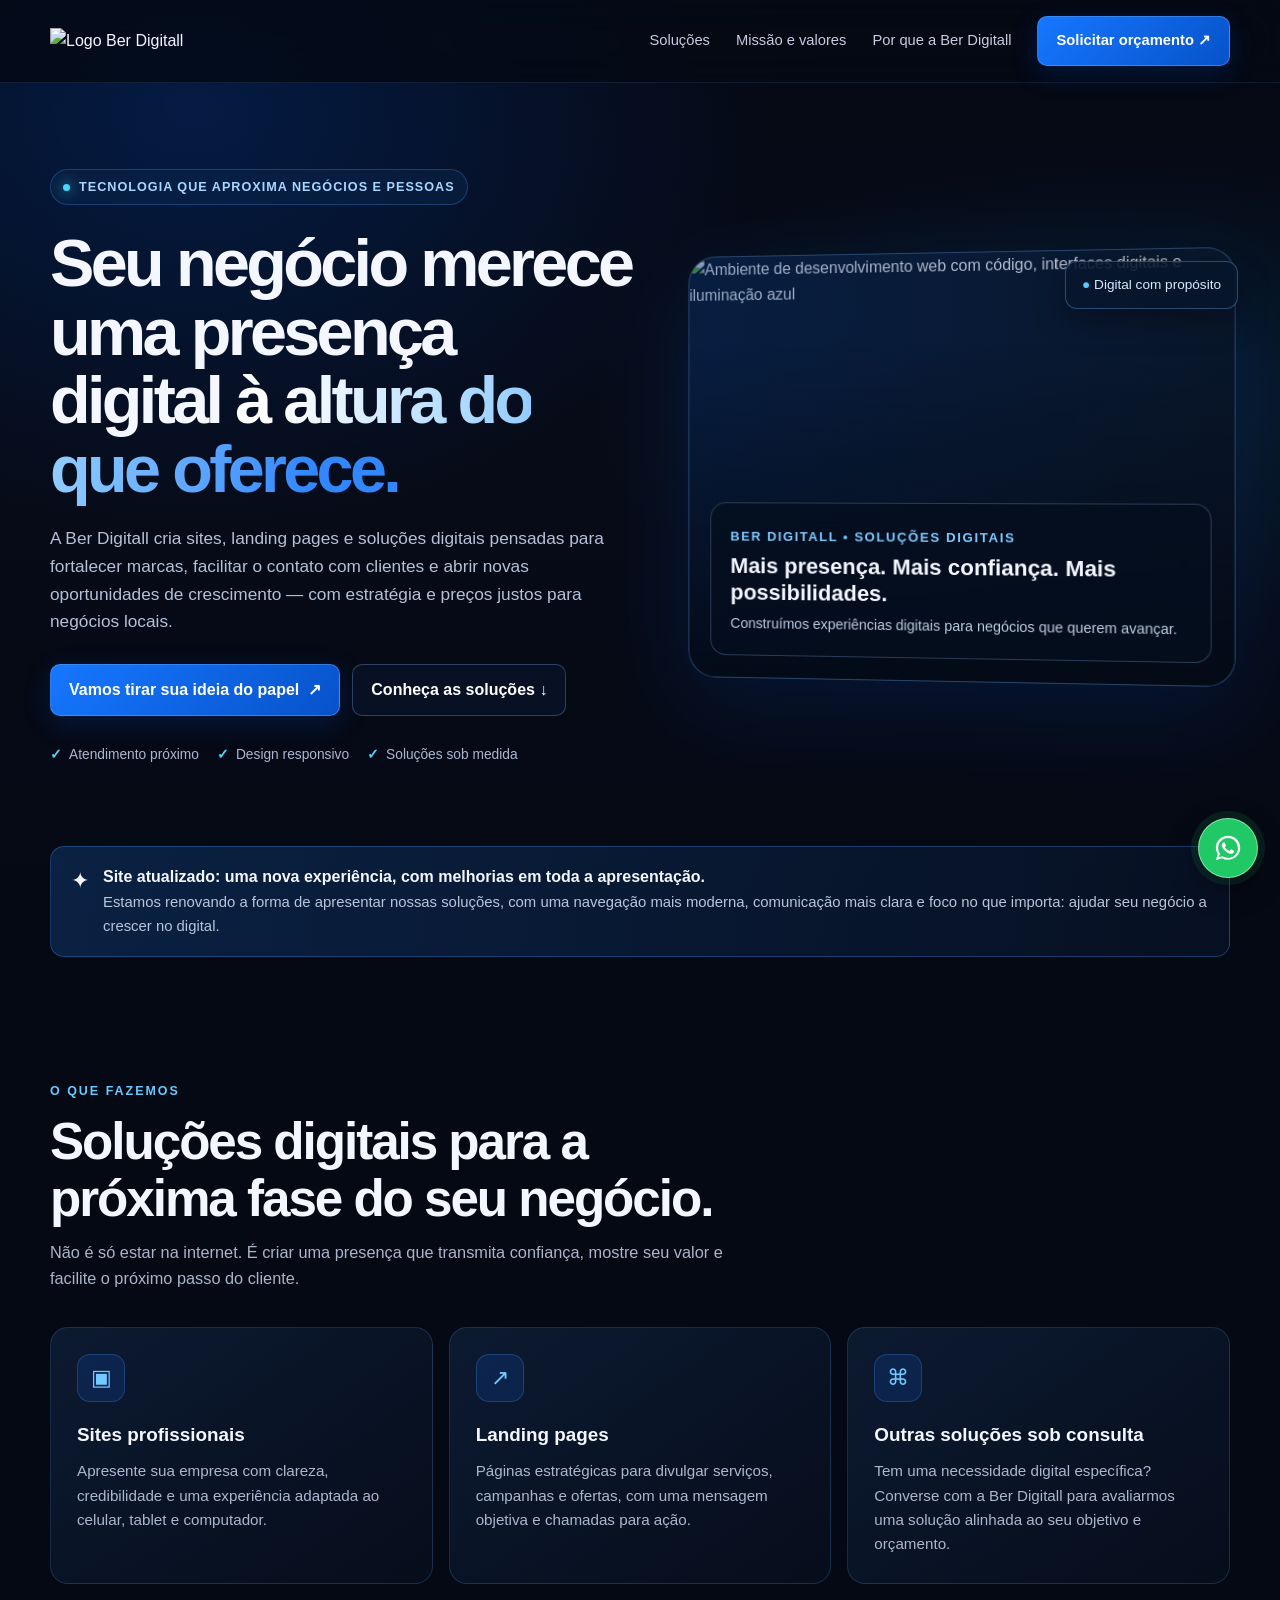
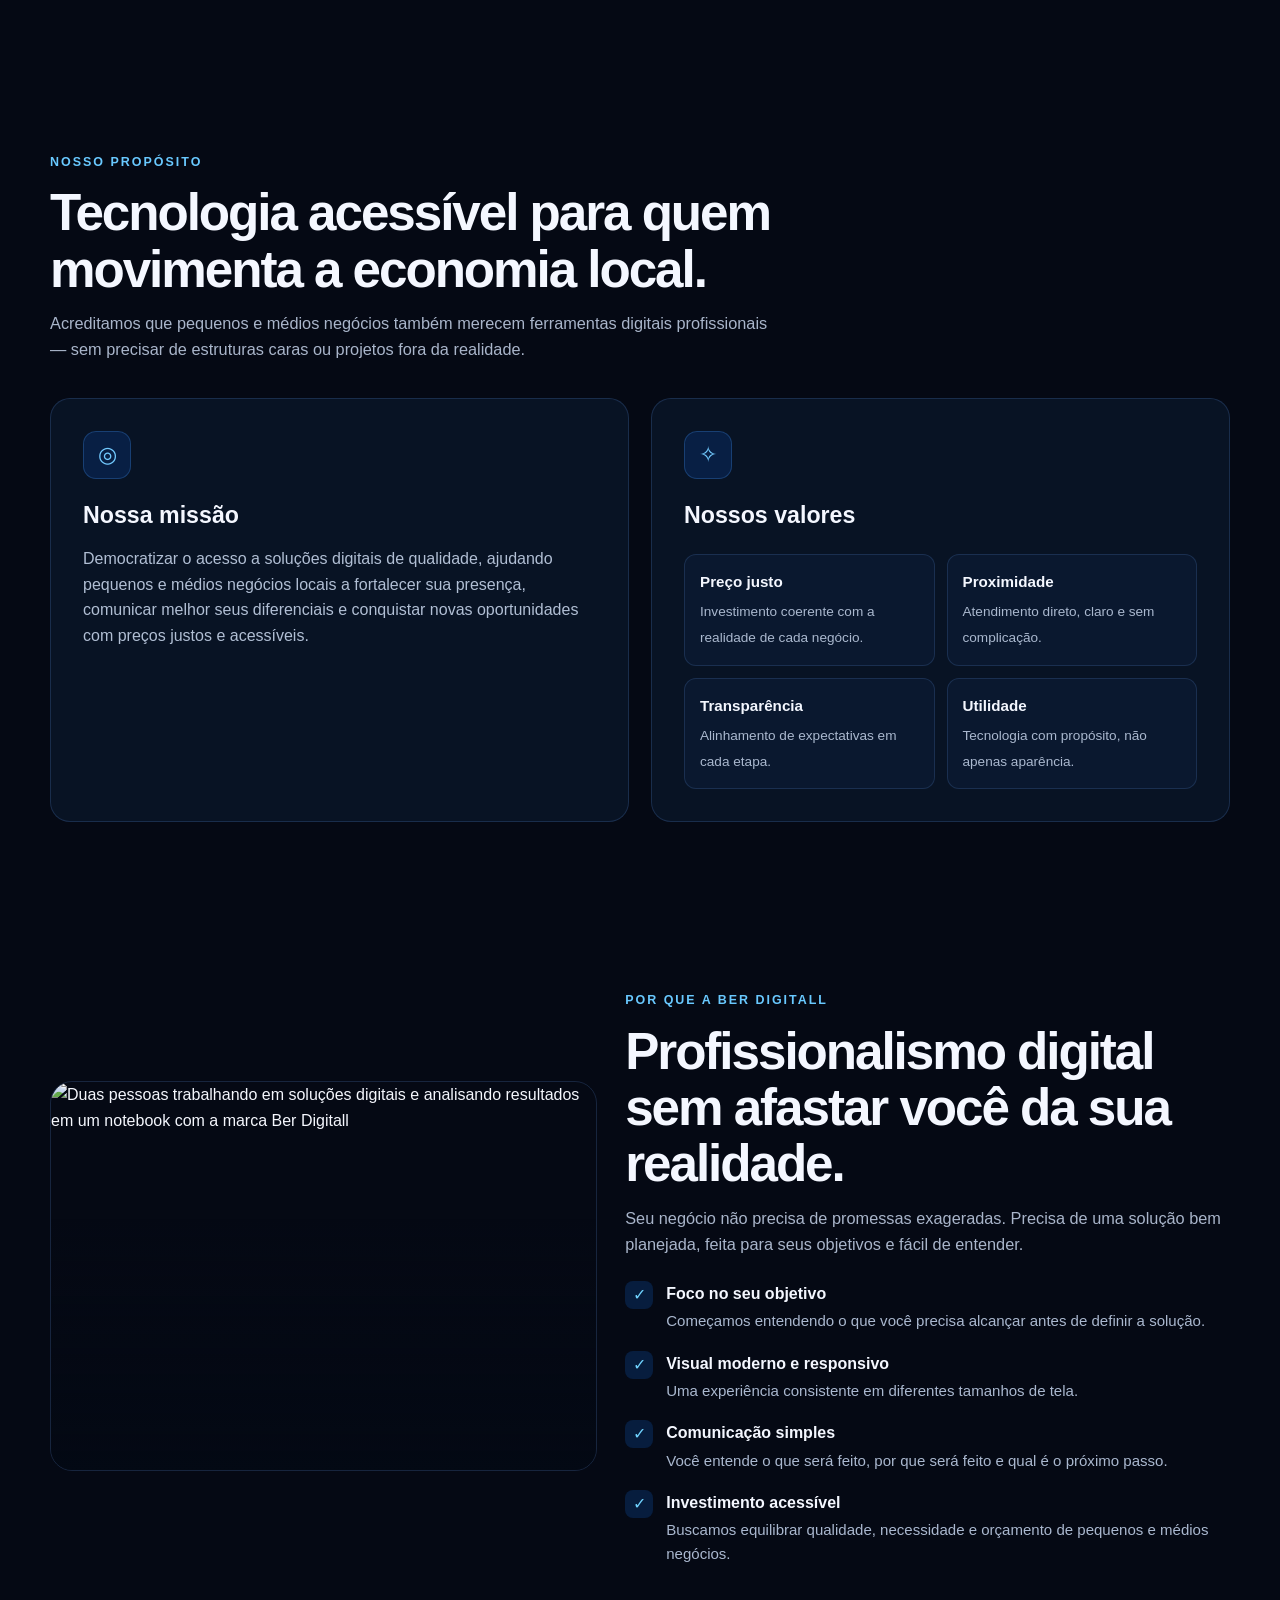
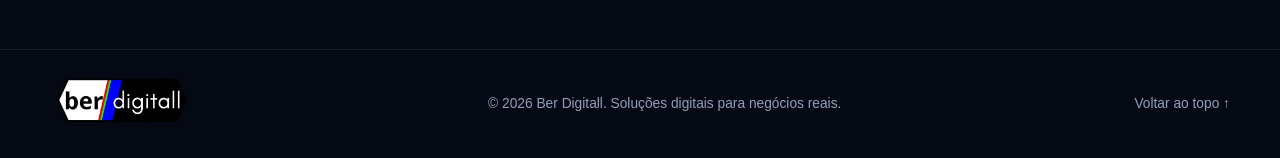
==== index.html @ f15cebcc "Logo" ====
<!DOCTYPE html>
<html lang="pt-BR">

<head>
    <meta charset="UTF-8">
    <meta name="viewport" content="width=device-width, initial-scale=1.0">
    <meta name="theme-color" content="#050914">
    <meta name="description"
        content="Ber Digitall: sites, landing pages e soluções digitais para pequenos e médios negócios locais. Tecnologia acessível, estratégia e presença digital.">
    <title>Ber Digitall | Sites, Landing Pages e Soluções Digitais</title>

    <meta name="robots" content="index,follow,max-image-preview:large,max-snippet:-1,max-video-preview:-1">
    <meta name="author" content="Ber Digitall">
    <meta name="referrer" content="strict-origin-when-cross-origin">
    <meta name="color-scheme" content="dark">
    <link rel="canonical" href="https://berdigitall.com.br/">

    <link rel="icon" type="image/svg+xml"
        href="data:image/svg+xml,%3Csvg xmlns='http://www.w3.org/2000/svg' viewBox='0 0 64 64'%3E%3Crect width='64' height='64' rx='14' fill='%23050914'/%3E%3Cpath d='M13 14h25l-7 12H20v12h11l-7 12H13z' fill='white'/%3E%3Cpath d='M37 14h6l-7 38h-6z' fill='%23ff2424'/%3E%3Cpath d='M44 14h6l-7 38h-6z' fill='%2300d84a'/%3E%3Cpath d='M51 14h7L51 52h-7z' fill='%230b55ff'/%3E%3C/svg%3E">

    <meta name="application-name" content="Ber Digitall">
    <meta name="apple-mobile-web-app-title" content="Ber Digitall">

    <!-- Substitua pelo código real fornecido pelo Google Search Console. -->
    <meta name="google-site-verification" content="INSIRA_AQUI_O_CODIGO_DO_SEARCH_CONSOLE">

    <meta property="og:locale" content="pt_BR">
    <meta property="og:type" content="website">
    <meta property="og:site_name" content="Ber Digitall">
    <meta property="og:url" content="https://berdigitall.com.br/">
    <meta property="og:title" content="Ber Digitall | Sites, Landing Pages e Soluções Digitais">
    <meta property="og:description"
        content="Sites e landing pages profissionais para pequenos e médios negócios. Presença digital moderna, atendimento próximo e soluções com preços justos.">
    <meta property="og:image" content="https://berdigitall.com.br/og-berdigitall-site.png">
    <meta property="og:image:width" content="1200">
    <meta property="og:image:height" content="630">

    <meta name="twitter:card" content="summary_large_image">
    <meta name="twitter:title" content="Ber Digitall | Sites e Landing Pages">
    <meta name="twitter:description" content="Soluções digitais para pequenos e médios negócios locais.">
    <meta name="twitter:image" content="https://berdigitall.com.br/og-berdigitall-site.png">

    <meta http-equiv="Content-Security-Policy"
        content="default-src 'self'; base-uri 'self'; object-src 'none'; form-action 'self'; img-src 'self' data: blob: https:; font-src 'self' data: https://cdnjs.cloudflare.com; style-src 'self' 'unsafe-inline' https://cdnjs.cloudflare.com; frame-ancestors 'self'; upgrade-insecure-requests">

    <link rel="stylesheet" href="https://cdnjs.cloudflare.com/ajax/libs/font-awesome/6.7.2/css/all.min.css"
        referrerpolicy="no-referrer">

    <script type="application/ld+json">
    {
      "@context": "https://schema.org",
      "@type": "ProfessionalService",
      "name": "Ber Digitall",
      "url": "https://berdigitall.com.br/",
      "description": "Criação de sites, landing pages e soluções digitais sob consulta para pequenos e médios negócios locais.",
      "areaServed": { "@type": "Country", "name": "Brasil" },
      "priceRange": "Acessível"
    }
    </script>

    <style>
        :root {
            --bg: #050914;
            --bg2: #091326;
            --blue: #1677ff;
            --cyan: #38c6ff;
            --text: #f4f7ff;
            --muted: #a9b5ca;
            --line: rgba(108, 166, 255, .18);
            --card: rgba(12, 25, 48, .72);
            --max: 1180px
        }

        * {
            box-sizing: border-box
        }

        html {
            scroll-behavior: smooth;
            scroll-padding-top: 90px
        }

        body {
            margin: 0;
            background: var(--bg);
            color: var(--text);
            font-family: Arial, Helvetica, sans-serif;
            line-height: 1.6;
            overflow-x: hidden
        }

        a {
            color: inherit;
            text-decoration: none
        }

        button,
        input,
        select,
        textarea {
            font: inherit
        }

        .ambient {
            position: fixed;
            inset: 0;
            z-index: -3;
            pointer-events: none;
            background: radial-gradient(ellipse at 15% 12%, rgba(0, 98, 255, .2), transparent 38%), radial-gradient(ellipse at 88% 44%, rgba(0, 187, 255, .09), transparent 35%), linear-gradient(180deg, #050914, #060b17 55%, #050914)
        }

        .wrap {
            width: min(var(--max), calc(100% - 40px));
            margin: auto
        }

        .topbar {
            position: sticky;
            top: 0;
            z-index: 20;
            background: rgba(5, 9, 20, .78);
            backdrop-filter: blur(18px);
            border-bottom: 1px solid rgba(126, 170, 255, .12)
        }

        .nav {
            min-height: 82px;
            display: flex;
            align-items: center;
            justify-content: space-between;
            gap: 24px
        }

        .brand img {
            display: block;
            width: 190px;
            max-height: 58px;
            object-fit: contain
        }

        .navlinks {
            display: flex;
            align-items: center;
            gap: 26px;
            color: #c4cee0;
            font-size: .92rem
        }

        .navlinks a:hover {
            color: white
        }

        .navcta,
        .btn {
            display: inline-flex;
            align-items: center;
            justify-content: center;
            gap: 9px;
            border: 1px solid rgba(105, 170, 255, .45);
            border-radius: 10px;
            padding: 12px 18px;
            background: linear-gradient(135deg, #1677ff, #0752c9);
            color: #fff;
            font-weight: 700;
            box-shadow: 0 8px 28px rgba(0, 95, 255, .18);
            transition: transform .2s, box-shadow .2s, border-color .2s;
            cursor: pointer
        }

        .navcta:hover,
        .btn:hover {
            transform: translateY(-2px);
            box-shadow: 0 12px 34px rgba(0, 105, 255, .3)
        }

        .btn.secondary {
            background: rgba(10, 22, 43, .65);
            box-shadow: none;
            border-color: rgba(139, 174, 230, .3)
        }

        .form-submit:disabled {
            opacity: .65;
            cursor: not-allowed;
            transform: none;
            box-shadow: none
        }

        .menu-toggle {
            position: absolute;
            width: 1px;
            height: 1px;
            padding: 0;
            margin: -1px;
            overflow: hidden;
            clip: rect(0, 0, 0, 0);
            white-space: nowrap;
            border: 0
        }

        .menu-btn {
            display: none;
            width: 44px;
            height: 42px;
            align-items: center;
            justify-content: center;
            flex-direction: column;
            gap: 5px;
            background: none;
            border: 1px solid var(--line);
            border-radius: 9px;
            color: white;
            padding: 9px 12px;
            cursor: pointer
        }

        .menu-btn span {
            display: block;
            width: 19px;
            height: 2px;
            border-radius: 2px;
            background: #fff
        }

        .menu-toggle:focus-visible+.menu-btn {
            outline: 2px solid var(--cyan);
            outline-offset: 4px
        }

        .hero {
            min-height: 690px;
            display: grid;
            grid-template-columns: 1.03fr .97fr;
            align-items: center;
            gap: 48px;
            padding: 86px 0 76px;
            position: relative
        }

        .eyebrow {
            display: inline-flex;
            align-items: center;
            gap: 9px;
            padding: 7px 12px;
            border: 1px solid rgba(67, 158, 255, .28);
            border-radius: 99px;
            background: rgba(13, 42, 79, .42);
            color: #a9d7ff;
            font-size: .79rem;
            font-weight: 700;
            letter-spacing: .08em;
            text-transform: uppercase
        }

        .pulse {
            width: 7px;
            height: 7px;
            border-radius: 50%;
            background: #45d9ff;
            box-shadow: 0 0 14px #45d9ff
        }

        .hero h1 {
            font-size: clamp(2.7rem, 5.2vw, 5rem);
            line-height: 1.03;
            letter-spacing: -.055em;
            margin: 24px 0 22px;
            max-width: 720px
        }

        .gradient {
            background: linear-gradient(100deg, #fff 8%, #8dcaff 48%, #3287ff 86%);
            -webkit-background-clip: text;
            background-clip: text;
            color: transparent
        }

        .hero p {
            font-size: 1.08rem;
            color: #b4c1d7;
            max-width: 610px;
            margin: 0 0 28px
        }

        .actions {
            display: flex;
            flex-wrap: wrap;
            gap: 12px
        }

        .trustline {
            display: flex;
            flex-wrap: wrap;
            gap: 18px;
            margin-top: 28px;
            color: #aab8cf;
            font-size: .86rem
        }

        .trustline span {
            display: flex;
            align-items: center;
            gap: 7px
        }

        .check {
            color: #54d5ff;
            font-weight: 900
        }

        .hero-visual {
            position: relative;
            min-height: 460px;
            display: grid;
            place-items: center
        }

        .visual-frame {
            width: 100%;
            height: 430px;
            position: relative;
            border: 1px solid rgba(115, 174, 255, .3);
            border-radius: 28px;
            overflow: hidden;
            background: #09172c;
            box-shadow: 0 25px 90px rgba(0, 66, 180, .2);
            transform: perspective(1000px) rotateY(-5deg)
        }

        .visual-frame:after {
            content: "";
            position: absolute;
            inset: 0;
            background: linear-gradient(180deg, rgba(3, 8, 18, .04) 20%, rgba(3, 8, 18, .88) 100%), linear-gradient(90deg, rgba(0, 62, 160, .2), transparent)
        }

        .visual-frame img {
            width: 100%;
            height: 100%;
            object-fit: cover;
            opacity: .82
        }

        .visual-ui {
            position: absolute;
            z-index: 2;
            left: 22px;
            right: 22px;
            bottom: 22px;
            padding: 20px;
            border: 1px solid rgba(151, 197, 255, .26);
            border-radius: 16px;
            background: rgba(5, 14, 30, .76);
            backdrop-filter: blur(14px)
        }

        .visual-ui small {
            color: #7fcaff;
            text-transform: uppercase;
            letter-spacing: .12em;
            font-weight: 800
        }

        .visual-ui h3 {
            font-size: 1.4rem;
            line-height: 1.2;
            margin: 6px 0
        }

        .visual-ui p {
            font-size: .9rem;
            margin: 0;
            color: #bdcce2
        }

        .float-chip {
            position: absolute;
            z-index: 3;
            top: 24px;
            right: -8px;
            border: 1px solid rgba(110, 180, 255, .35);
            background: rgba(7, 22, 44, .88);
            padding: 12px 16px;
            border-radius: 12px;
            box-shadow: 0 12px 32px #0005;
            color: #d8eaff;
            font-size: .85rem
        }

        .float-chip b {
            color: #58c9ff
        }

        .notice {
            border: 1px solid rgba(67, 157, 255, .3);
            background: linear-gradient(100deg, rgba(13, 46, 90, .68), rgba(8, 20, 40, .7));
            border-radius: 14px;
            padding: 17px 20px;
            display: flex;
            gap: 14px;
            align-items: flex-start;
            margin: 4px auto 38px
        }

        .notice .icon {
            font-size: 1.35rem
        }

        .notice strong {
            display: block;
            margin-bottom: 2px
        }

        .notice p {
            margin: 0;
            color: #b7c6dc;
            font-size: .93rem
        }

        section {
            padding: 82px 0
        }

        .section-head {
            max-width: 720px;
            margin-bottom: 36px
        }

        .kicker {
            color: #69c9ff;
            text-transform: uppercase;
            font-size: .78rem;
            font-weight: 800;
            letter-spacing: .16em
        }

        .section-head h2 {
            font-size: clamp(2rem, 4vw, 3.25rem);
            line-height: 1.1;
            letter-spacing: -.04em;
            margin: 12px 0
        }

        .section-head p {
            color: var(--muted);
            font-size: 1.02rem;
            margin: 0
        }

        .cards {
            display: grid;
            grid-template-columns: repeat(3, 1fr);
            gap: 16px
        }

        .card {
            padding: 26px;
            border-radius: 18px;
            border: 1px solid var(--line);
            background: linear-gradient(145deg, rgba(14, 29, 54, .86), rgba(7, 15, 29, .78));
            transition: transform .25s, border-color .25s;
            min-height: 220px
        }

        .card:hover {
            transform: translateY(-5px);
            border-color: rgba(73, 170, 255, .55)
        }

        .card-icon {
            width: 48px;
            height: 48px;
            display: grid;
            place-items: center;
            border-radius: 13px;
            background: rgba(20, 111, 255, .15);
            border: 1px solid rgba(73, 158, 255, .25);
            color: #72caff;
            font-size: 1.4rem;
            margin-bottom: 18px
        }

        .card h3 {
            margin: 0 0 9px;
            font-size: 1.18rem
        }

        .card p {
            margin: 0;
            color: #aab8cf;
            font-size: .95rem
        }

        .split {
            display: grid;
            grid-template-columns: 1fr 1fr;
            gap: 22px
        }

        .mission {
            padding: 32px;
            border-radius: 20px;
            border: 1px solid var(--line);
            background: rgba(9, 22, 42, .78)
        }

        .mission h3 {
            font-size: 1.45rem;
            margin: 0 0 12px
        }

        .mission p {
            color: #b1bfd4;
            margin: 0
        }

        .values {
            display: grid;
            grid-template-columns: 1fr 1fr;
            gap: 12px;
            margin-top: 20px
        }

        .value {
            padding: 15px;
            border: 1px solid rgba(110, 166, 255, .16);
            border-radius: 12px;
            background: rgba(13, 31, 57, .55)
        }

        .value strong {
            display: block;
            font-size: .95rem;
            margin-bottom: 4px
        }

        .value span {
            font-size: .85rem;
            color: #aab8cf
        }

        .image-band {
            display: grid;
            grid-template-columns: .95fr 1.05fr;
            gap: 28px;
            align-items: center
        }

        .tech-photo {
            height: 390px;
            overflow: hidden;
            border-radius: 22px;
            border: 1px solid var(--line);
            position: relative
        }

        .tech-photo img {
            width: 100%;
            height: 100%;
            object-fit: cover;
            filter: saturate(.8)
        }

        .tech-photo:after {
            content: "";
            position: absolute;
            inset: 0;
            background: linear-gradient(0deg, rgba(3, 9, 20, .65), transparent 65%)
        }

        .benefits {
            display: grid;
            gap: 17px;
            margin-top: 24px
        }

        .benefit {
            display: flex;
            gap: 13px;
            align-items: flex-start
        }

        .benefit .checkmark {
            flex: 0 0 28px;
            height: 28px;
            display: grid;
            place-items: center;
            border-radius: 8px;
            background: rgba(18, 123, 255, .18);
            color: #70d3ff
        }

        .benefit strong {
            display: block;
            margin-bottom: 3px
        }

        .benefit p {
            margin: 0;
            color: #aab8cf;
            font-size: .94rem
        }

        .contact {
            background: radial-gradient(ellipse at 50% 0%, rgba(13, 99, 232, .16), transparent 60%)
        }

        .contact-grid {
            display: grid;
            grid-template-columns: .8fr 1.2fr;
            gap: 40px;
            align-items: start
        }

        .contact-copy h2 {
            font-size: clamp(2rem, 4vw, 3.3rem);
            line-height: 1.08;
            letter-spacing: -.04em;
            margin: 12px 0
        }

        .contact-copy p {
            color: #aebdd2
        }

        .contact-points {
            display: grid;
            gap: 12px;
            margin-top: 25px;
            color: #d5e0f0
        }

        .contact-points span {
            display: flex;
            gap: 10px;
            align-items: center
        }

        .form-card {
            border: 1px solid rgba(106, 166, 255, .25);
            background: rgba(8, 19, 38, .88);
            padding: 28px;
            border-radius: 20px;
            box-shadow: 0 25px 80px rgba(0, 0, 0, .2)
        }

        .form-card h3 {
            margin: 0 0 5px;
            font-size: 1.4rem
        }

        .form-card>p {
            margin: 0 0 22px;
            color: #a9b8cf;
            font-size: .92rem
        }

        .form-grid {
            display: grid;
            grid-template-columns: 1fr 1fr;
            gap: 14px
        }

        .field {
            display: flex;
            flex-direction: column;
            gap: 6px
        }

        .field.full {
            grid-column: 1/-1
        }

        .field label {
            font-size: .86rem;
            color: #d4dfef;
            font-weight: 650
        }

        .field input,
        .field select,
        .field textarea {
            width: 100%;
            border: 1px solid rgba(131, 164, 215, .24);
            border-radius: 10px;
            background: #071225;
            color: #f4f7ff;
            padding: 12px 13px;
            outline: none
        }

        .field input:focus,
        .field select:focus,
        .field textarea:focus {
            border-color: #268aff;
            box-shadow: 0 0 0 3px rgba(38, 138, 255, .12)
        }

        .field select option {
            background: #071225
        }

        .field textarea {
            resize: vertical;
            min-height: 100px
        }

        .form-submit {
            width: 100%;
            margin-top: 18px
        }

        .form-note {
            font-size: .78rem;
            color: #8fa2bd;
            margin: 12px 0 0
        }

        .footer {
            border-top: 1px solid rgba(126, 170, 255, .13);
            padding: 28px 0;
            color: #8fa0b9;
            font-size: .86rem
        }

        .footer-inner {
            display: flex;
            align-items: center;
            justify-content: space-between;
            gap: 18px
        }

        .footer img {
            width: 145px;
            max-height: 45px;
            object-fit: contain
        }

        .reveal {
            opacity: 1;
            transform: none;
        }

        @media(max-width:850px) {
            .navlinks {
                display: none;
                position: absolute;
                top: 81px;
                left: 0;
                right: 0;
                padding: 20px;
                background: rgba(5, 9, 20, .98);
                border-bottom: 1px solid var(--line);
                flex-direction: column;
                align-items: stretch;
                gap: 16px
            }

            .menu-toggle:checked~.navlinks {
                display: flex
            }

            .navlinks .navcta {
                text-align: center
            }

            .menu-btn {
                display: flex
            }

            .hero {
                grid-template-columns: 1fr;
                gap: 18px;
                padding-top: 65px;
                min-height: unset
            }

            .hero-visual {
                min-height: 350px
            }

            .visual-frame {
                height: 350px;
                transform: none
            }

            .float-chip {
                right: 8px
            }

            .cards {
                grid-template-columns: 1fr 1fr
            }

            .image-band,
            .contact-grid {
                grid-template-columns: 1fr
            }

            .tech-photo {
                height: 300px
            }

            .contact-grid {
                gap: 24px
            }

            section {
                padding: 64px 0
            }
        }

        @media(max-width:560px) {
            .wrap {
                width: min(var(--max), calc(100% - 28px))
            }

            .nav {
                min-height: 70px
            }

            .brand img {
                width: 145px;
                max-height: 48px
            }

            .navlinks {
                top: 69px
            }

            .hero {
                padding: 48px 0 45px
            }

            .hero h1 {
                font-size: 2.65rem
            }

            .hero p {
                font-size: 1rem
            }

            .actions .btn {
                width: 100%
            }

            .trustline {
                gap: 10px 15px
            }

            .hero-visual {
                min-height: 310px
            }

            .visual-frame {
                height: 310px;
                border-radius: 20px
            }

            .visual-ui {
                left: 12px;
                right: 12px;
                bottom: 12px;
                padding: 15px
            }

            .float-chip {
                top: 10px;
                font-size: .75rem
            }

            .notice {
                padding: 15px;
                margin-bottom: 12px
            }

            .cards,
            .split,
            .values,
            .form-grid {
                grid-template-columns: 1fr
            }

            .card {
                min-height: unset;
                padding: 22px
            }

            .mission {
                padding: 24px
            }

            .field.full {
                grid-column: auto
            }

            .form-card {
                padding: 20px
            }

            .footer-inner {
                flex-direction: column;
                align-items: flex-start
            }

            .tech-photo {
                height: 250px
            }
        }

        @media(prefers-reduced-motion:reduce) {
            html {
                scroll-behavior: auto
            }

            *,
            *:before,
            *:after {
                animation: none !important;
                transition: none !important
            }

            .reveal {
                opacity: 1;
                transform: none
            }
        }

        .whatsapp-float {
            position: fixed;
            right: 22px;
            bottom: 22px;
            z-index: 40;
            width: 60px;
            height: 60px;
            display: grid;
            place-items: center;
            border-radius: 50%;
            background: #20c965;
            color: #fff;
            border: 1px solid rgba(255, 255, 255, .45);
            box-shadow: 0 10px 30px rgba(0, 0, 0, .4), 0 0 0 7px rgba(32, 201, 101, .12);
            transition: transform .2s, box-shadow .2s
        }

        .whatsapp-float:hover {
            transform: translateY(-3px) scale(1.04);
            box-shadow: 0 14px 36px rgba(0, 0, 0, .45), 0 0 0 10px rgba(32, 201, 101, .13)
        }

        .whatsapp-float svg {
            width: 30px;
            height: 30px;
            fill: currentColor
        }

        @keyframes spin {
            to {
                transform: rotate(360deg)
            }
        }

        @media(max-width:560px) {
            .whatsapp-float {
                right: 15px;
                bottom: 15px;
                width: 56px;
                height: 56px
            }

            .submit-dialog {
                padding: 26px 20px
            }
        }

        img {
            max-width: 100%;
        }

        .field input:invalid:not(:placeholder-shown),
        .field textarea:invalid:not(:placeholder-shown) {
            border-color: rgba(255, 95, 95, .7);
        }

        .field input,
        .field select,
        .field textarea {
            min-width: 0;
        }

        .field input:focus-visible,
        .field select:focus-visible,
        .field textarea:focus-visible,
        a:focus-visible,
        button:focus-visible {
            outline: 2px solid #66caff;
            outline-offset: 3px;
        }

        .visual-frame img,
        .tech-photo img {
            display: block;
        }

        @media (max-width: 380px) {
            .hero h1 {
                font-size: clamp(2.05rem, 10vw, 2.5rem);
            }

            .wrap {
                width: calc(100% - 24px);
            }

            .form-card {
                padding: 16px;
            }

            .visual-ui h3 {
                font-size: 1.15rem;
            }
        }
    </style>
</head>

<body>
    <div class="ambient" aria-hidden="true"></div>

    <header class="topbar">
        <div class="wrap nav">
            <a class="brand" href="#inicio" aria-label="Ber Digitall - início">
                <img src="assets/logo-ber-digitall.png" alt="Logo Ber Digitall">
            </a>

            <input class="menu-toggle" type="checkbox" id="menu-toggle" aria-label="Abrir ou fechar menu">

            <label class="menu-btn" for="menu-toggle" aria-hidden="true">
                <span></span>
                <span></span>
                <span></span>
            </label>

            <nav class="navlinks" id="navlinks" aria-label="Navegação principal">
                <a href="#solucoes">Soluções</a>
                <a href="#sobre">Missão e valores</a>
                <a href="#diferenciais">Por que a Ber Digitall</a>
                <a href="#contato" class="navcta">Solicitar orçamento ↗</a>
            </nav>
        </div>
    </header>

    <main id="inicio">
        <div class="wrap">
            <section class="hero">
                <div class="hero-copy">
                    <div class="eyebrow">
                        <span class="pulse"></span>
                        Tecnologia que aproxima negócios e pessoas
                    </div>

                    <h1>
                        Seu negócio merece uma presença digital
                        <span class="gradient">à altura do que oferece.</span>
                    </h1>

                    <p>
                        A Ber Digitall cria sites, landing pages e soluções digitais pensadas para fortalecer marcas,
                        facilitar o contato com clientes e abrir novas oportunidades de crescimento — com estratégia e
                        preços justos para negócios locais.
                    </p>

                    <div class="actions">
                        <a class="btn" href="#contato">
                            Vamos tirar sua ideia do papel <span>↗</span>
                        </a>

                        <a class="btn secondary" href="#solucoes">
                            Conheça as soluções ↓
                        </a>
                    </div>

                    <div class="trustline">
                        <span><b class="check">✓</b> Atendimento próximo</span>
                        <span><b class="check">✓</b> Design responsivo</span>
                        <span><b class="check">✓</b> Soluções sob medida</span>
                    </div>
                </div>

                <div class="hero-visual">
                    <div class="float-chip">
                        <b>●</b> Digital com propósito
                    </div>

                    <div class="visual-frame">
                        <img src="assets/ambiente-desenvolvimento.webp"
                            alt="Ambiente de desenvolvimento web com código, interfaces digitais e iluminação azul"
                            width="1500" height="844" fetchpriority="high" decoding="async">

                        <div class="visual-ui">
                            <small>Ber Digitall • Soluções digitais</small>
                            <h3>Mais presença. Mais confiança. Mais possibilidades.</h3>
                            <p>Construímos experiências digitais para negócios que querem avançar.</p>
                        </div>
                    </div>
                </div>
            </section>

            <div class="notice reveal">
                <div class="icon">✦</div>

                <div>
                    <strong>
                        Site atualizado: uma nova experiência, com melhorias em toda a apresentação.
                    </strong>

                    <p>
                        Estamos renovando a forma de apresentar nossas soluções, com uma navegação mais moderna,
                        comunicação mais clara e foco no que importa: ajudar seu negócio a crescer no digital.
                    </p>
                </div>
            </div>
        </div>

        <section id="solucoes">
            <div class="wrap">
                <div class="section-head reveal">
                    <span class="kicker">O que fazemos</span>

                    <h2>
                        Soluções digitais para a próxima fase do seu negócio.
                    </h2>

                    <p>
                        Não é só estar na internet. É criar uma presença que transmita confiança, mostre seu valor e
                        facilite o próximo passo do cliente.
                    </p>
                </div>

                <div class="cards">
                    <article class="card reveal">
                        <div class="card-icon">▣</div>
                        <h3>Sites profissionais</h3>
                        <p>
                            Apresente sua empresa com clareza, credibilidade e uma experiência adaptada ao celular,
                            tablet e computador.
                        </p>
                    </article>

                    <article class="card reveal">
                        <div class="card-icon">↗</div>
                        <h3>Landing pages</h3>
                        <p>
                            Páginas estratégicas para divulgar serviços, campanhas e ofertas, com uma mensagem objetiva
                            e
                            chamadas para ação.
                        </p>
                    </article>

                    <article class="card reveal">
                        <div class="card-icon">⌘</div>
                        <h3>Outras soluções sob consulta</h3>
                        <p>
                            Tem uma necessidade digital específica? Converse com a Ber Digitall para avaliarmos uma
                            solução alinhada ao seu objetivo e orçamento.
                        </p>
                    </article>
                </div>
            </div>
        </section>

        <section id="sobre">
            <div class="wrap">
                <div class="section-head reveal">
                    <span class="kicker">Nosso propósito</span>

                    <h2>
                        Tecnologia acessível para quem movimenta a economia local.
                    </h2>

                    <p>
                        Acreditamos que pequenos e médios negócios também merecem ferramentas digitais profissionais —
                        sem precisar de estruturas caras ou projetos fora da realidade.
                    </p>
                </div>

                <div class="split">
                    <article class="mission reveal">
                        <div class="card-icon">◎</div>

                        <h3>Nossa missão</h3>

                        <p>
                            Democratizar o acesso a soluções digitais de qualidade, ajudando pequenos e médios negócios
                            locais a fortalecer sua presença, comunicar melhor seus diferenciais e conquistar novas
                            oportunidades com preços justos e acessíveis.
                        </p>
                    </article>

                    <article class="mission reveal">
                        <div class="card-icon">✧</div>

                        <h3>Nossos valores</h3>

                        <div class="values">
                            <div class="value">
                                <strong>Preço justo</strong>
                                <span>Investimento coerente com a realidade de cada negócio.</span>
                            </div>

                            <div class="value">
                                <strong>Proximidade</strong>
                                <span>Atendimento direto, claro e sem complicação.</span>
                            </div>

                            <div class="value">
                                <strong>Transparência</strong>
                                <span>Alinhamento de expectativas em cada etapa.</span>
                            </div>

                            <div class="value">
                                <strong>Utilidade</strong>
                                <span>Tecnologia com propósito, não apenas aparência.</span>
                            </div>
                        </div>
                    </article>
                </div>
            </div>
        </section>

        <section id="diferenciais">
            <div class="wrap">
                <div class="image-band">
                    <div class="tech-photo reveal">
                        <img src="assets/equipe-ber-digitall.webp"
                            alt="Duas pessoas trabalhando em soluções digitais e analisando resultados em um notebook com a marca Ber Digitall"
                            width="1500" height="844" loading="lazy" decoding="async">
                    </div>

                    <div class="reveal">
                        <span class="kicker">Por que a Ber Digitall</span>

                        <div class="section-head" style="margin-bottom:0">
                            <h2>
                                Profissionalismo digital sem afastar você da sua realidade.
                            </h2>

                            <p>
                                Seu negócio não precisa de promessas exageradas. Precisa de uma solução bem planejada,
                                feita para seus objetivos e fácil de entender.
                            </p>
                        </div>

                        <div class="benefits">
                            <div class="benefit">
                                <div class="checkmark">✓</div>
                                <div>
                                    <strong>Foco no seu objetivo</strong>
                                    <p>
                                        Começamos entendendo o que você precisa alcançar antes de definir a solução.
                                    </p>
                                </div>
                            </div>

                            <div class="benefit">
                                <div class="checkmark">✓</div>
                                <div>
                                    <strong>Visual moderno e responsivo</strong>
                                    <p>
                                        Uma experiência consistente em diferentes tamanhos de tela.
                                    </p>
                                </div>
                            </div>

                            <div class="benefit">
                                <div class="checkmark">✓</div>
                                <div>
                                    <strong>Comunicação simples</strong>
                                    <p>
                                        Você entende o que será feito, por que será feito e qual é o próximo passo.
                                    </p>
                                </div>
                            </div>

                            <div class="benefit">
                                <div class="checkmark">✓</div>
                                <div>
                                    <strong>Investimento acessível</strong>
                                    <p>
                                        Buscamos equilibrar qualidade, necessidade e orçamento de pequenos e médios
                                        negócios.
                                    </p>
                                </div>
                            </div>
                        </div>
                    </div>
                </div>
            </div>
        </section>

        <!-- A seção de contato permanece temporariamente desativada. -->

    </main>

    <a class="whatsapp-float"
        href="https://wa.me/5511993335167?text=Ol%C3%A1%20*Ber%20Digitall*!%20Vim%20pelo%20site%20e%20gostaria%20de%20conhecer%20as%20solu%C3%A7%C3%B5es%20digitais."
        target="_blank" rel="noopener noreferrer" aria-label="Conversar com a Ber Digitall pelo WhatsApp"
        title="Fale conosco pelo WhatsApp">

        <svg viewBox="0 0 32 32" aria-hidden="true">
            <path
                d="M16.04 3C8.87 3 3.04 8.75 3.04 15.82c0 2.5.74 4.82 2.02 6.78L3 29l6.62-2.02a13.1 13.1 0 0 0 6.42 1.67h.01c7.17 0 13-5.75 13-12.83C29.05 8.75 23.21 3 16.04 3zm0 23.48h-.01a10.9 10.9 0 0 1-5.55-1.51l-.4-.24-3.93 1.2 1.28-3.8-.26-.4a10.57 10.57 0 0 1-1.68-5.71c0-5.83 4.73-10.57 10.56-10.57 2.82 0 5.47 1.1 7.46 3.1a10.47 10.47 0 0 1 3.09 7.46c0 5.83-4.73 10.57-10.56 10.57zm5.8-7.91c-.32-.16-1.9-.93-2.2-1.03-.3-.11-.51-.16-.73.16-.21.32-.83 1.03-1.02 1.24-.19.21-.38.24-.7.08-.32-.16-1.35-.49-2.57-1.56-.95-.83-1.59-1.85-1.78-2.17-.19-.32-.02-.49.14-.65.14-.14.32-.38.48-.57.16-.19.21-.32.32-.54.11-.21.05-.4-.03-.57-.08-.16-.73-1.75-1-2.4-.26-.63-.53-.54-.73-.55h-.62c-.21 0-.57.08-.86.4-.3.32-1.13 1.1-1.13 2.68s1.16 3.1 1.32 3.31c.16.21 2.28 3.47 5.52 4.87.77.33 1.37.53 1.84.68.77.24 1.47.21 2.02.13.62-.09 1.9-.77 2.17-1.52.27-.75.27-1.4.19-1.53-.08-.13-.29-.21-.62-.37z" />
        </svg>
    </a>

    <footer class="footer">
        <div class="wrap footer-inner">
            <a href="#inicio">
                <img src="assets/logo_berdigitall.png" alt="Ber Digitall">
            </a>

            <span>
                © 2026 Ber Digitall. Soluções digitais para negócios reais.
            </span>

            <a href="#inicio">Voltar ao topo ↑</a>
        </div>
    </footer>

</body>

</html>
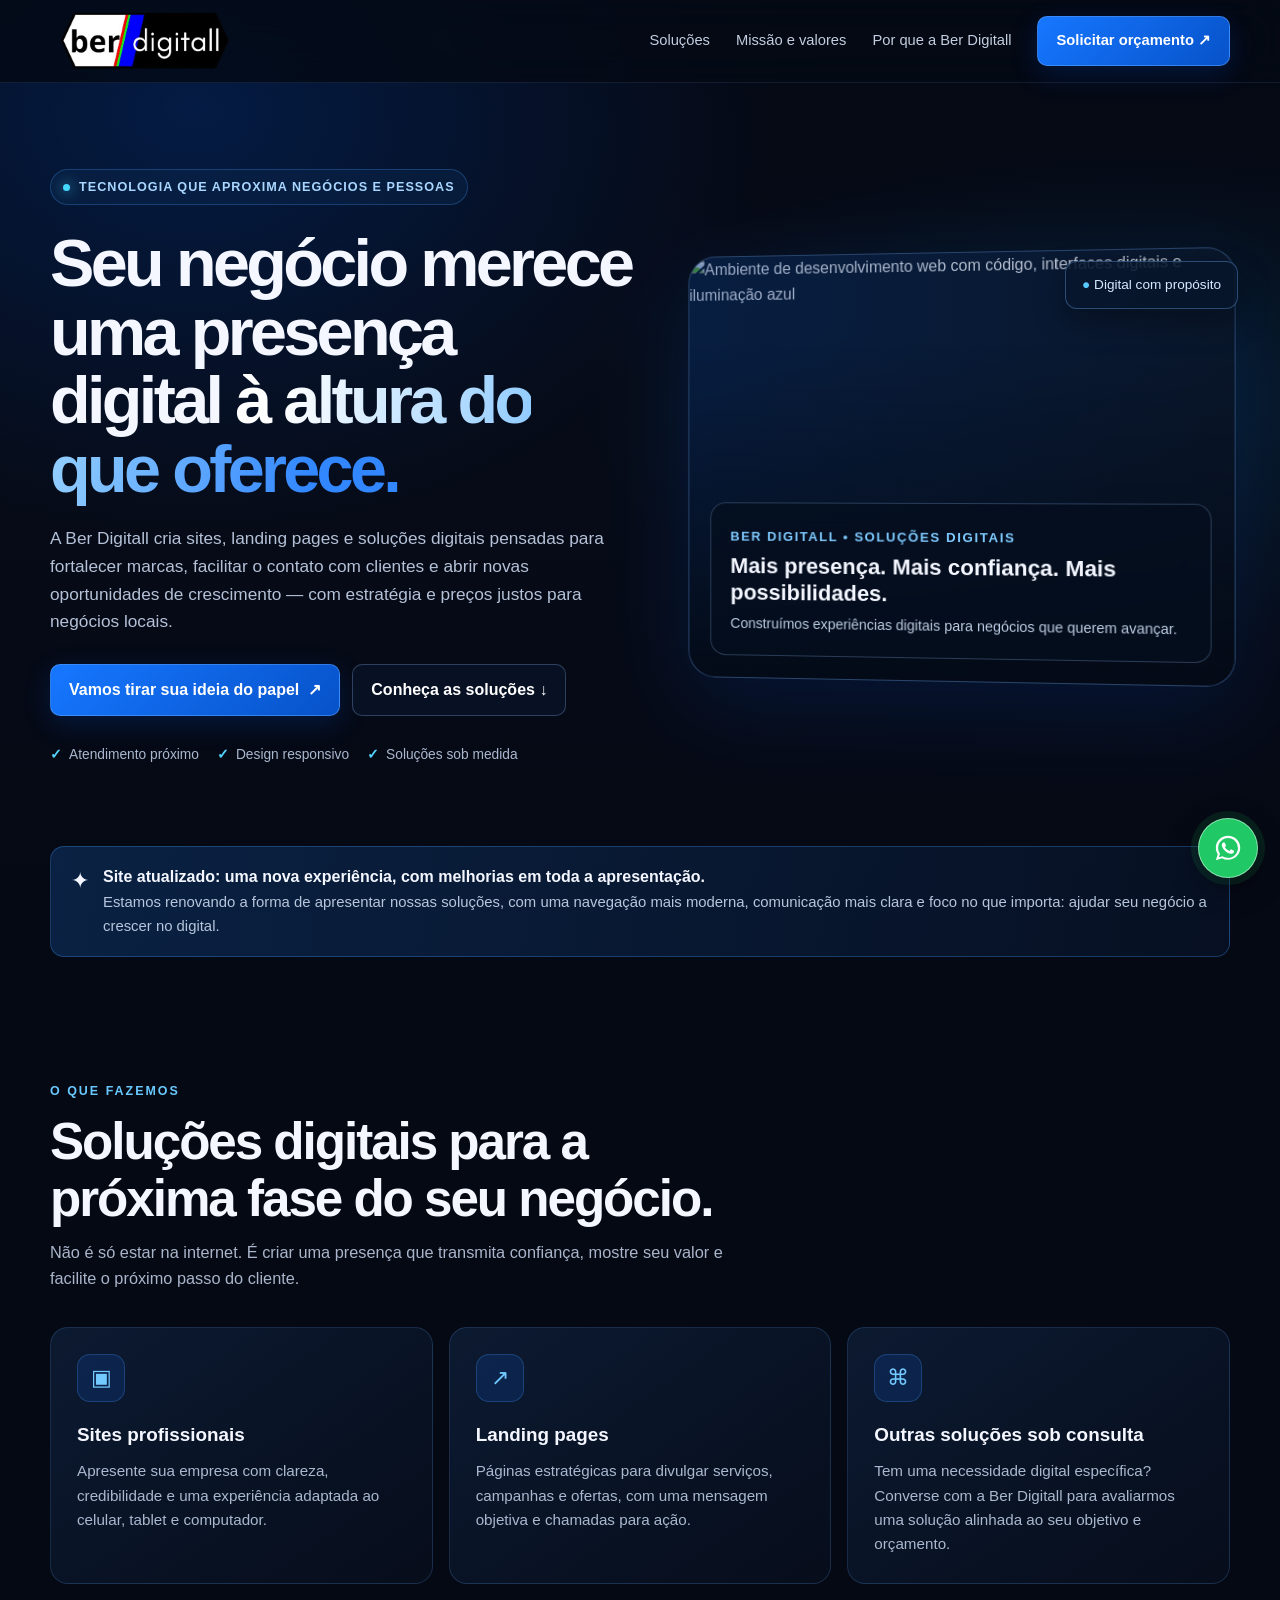
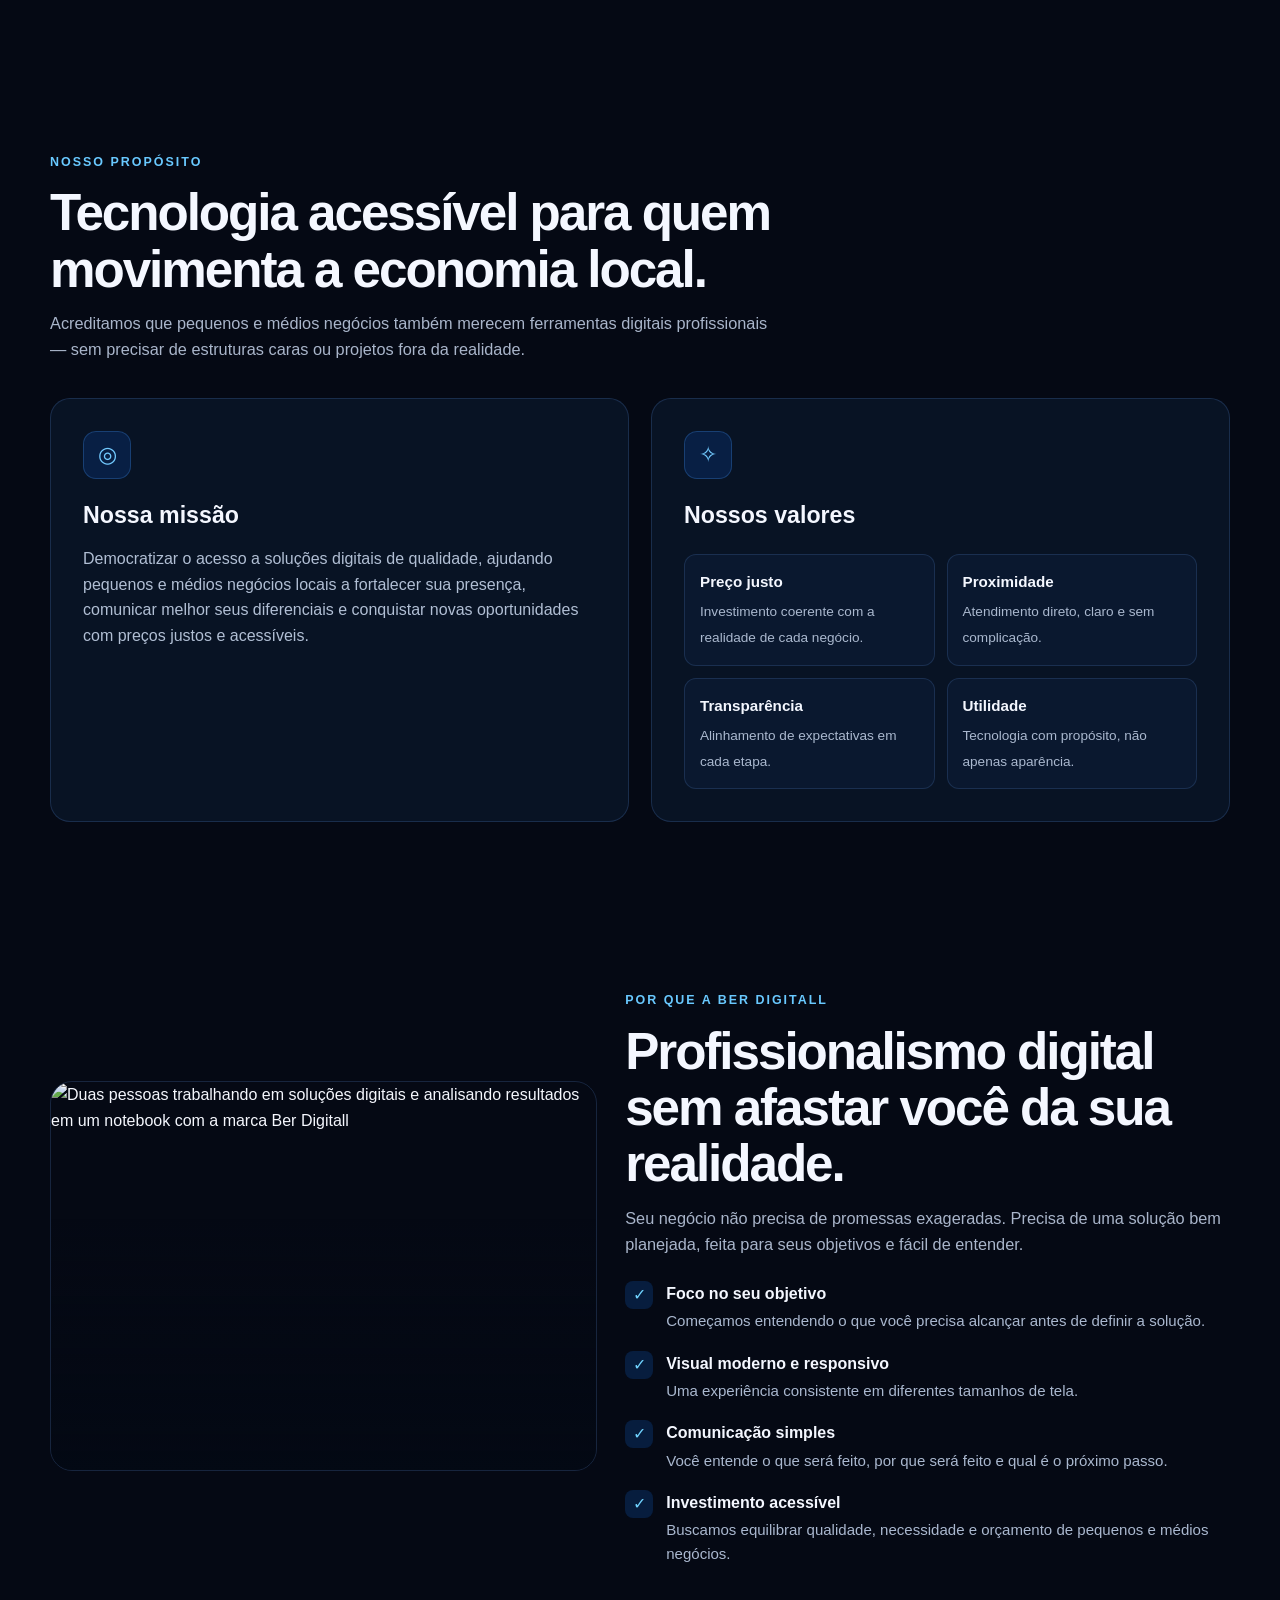
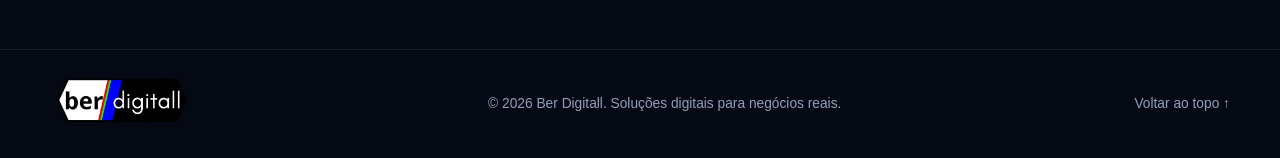
==== commit dcdedf80: "Logo header e footer recolocados" ====
--- a/index.html
+++ b/index.html
@@ -1028,7 +1028,7 @@
     <header class="topbar">
         <div class="wrap nav">
             <a class="brand" href="#inicio" aria-label="Ber Digitall - início">
-                <img src="assets/logo-ber-digitall.png" alt="Logo Ber Digitall">
+                <img src="assets/logo_berdigitall.png" alt="Logo Ber Digitall">
             </a>
 
             <input class="menu-toggle" type="checkbox" id="menu-toggle" aria-label="Abrir ou fechar menu">
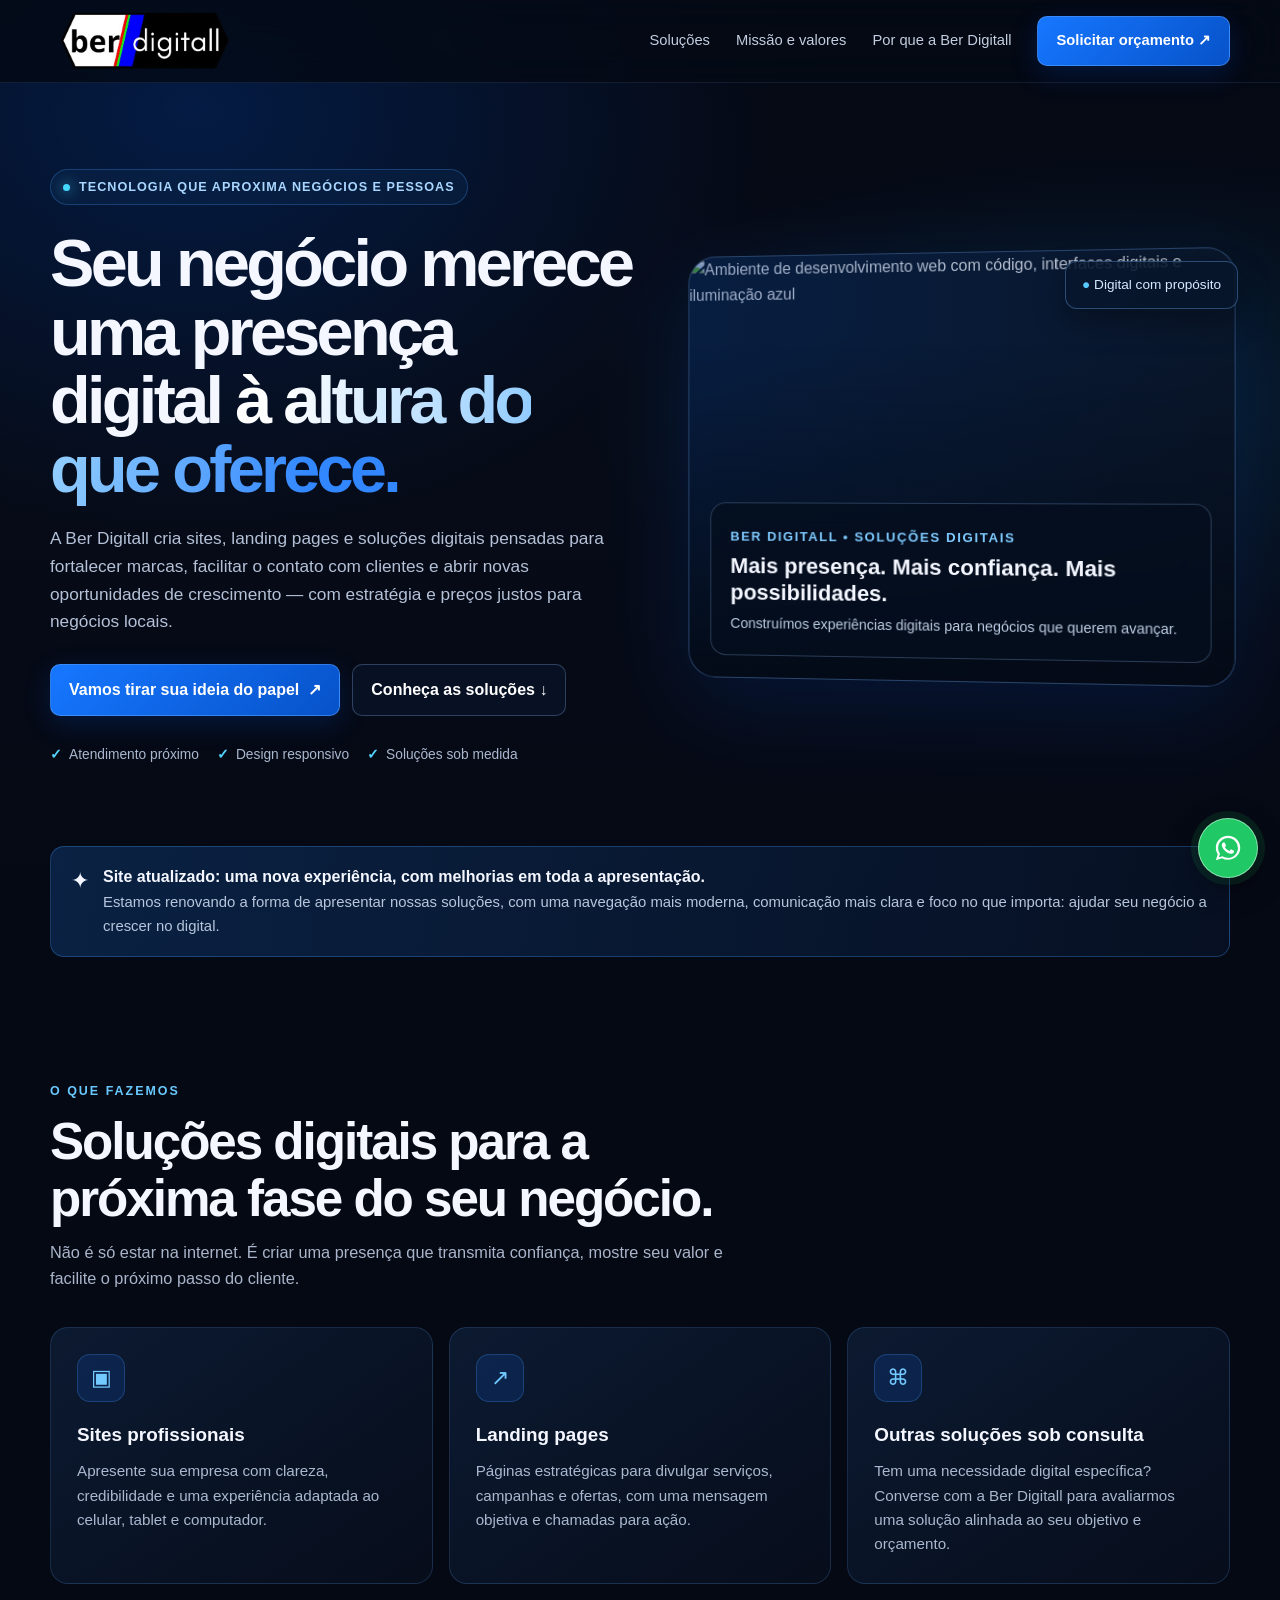
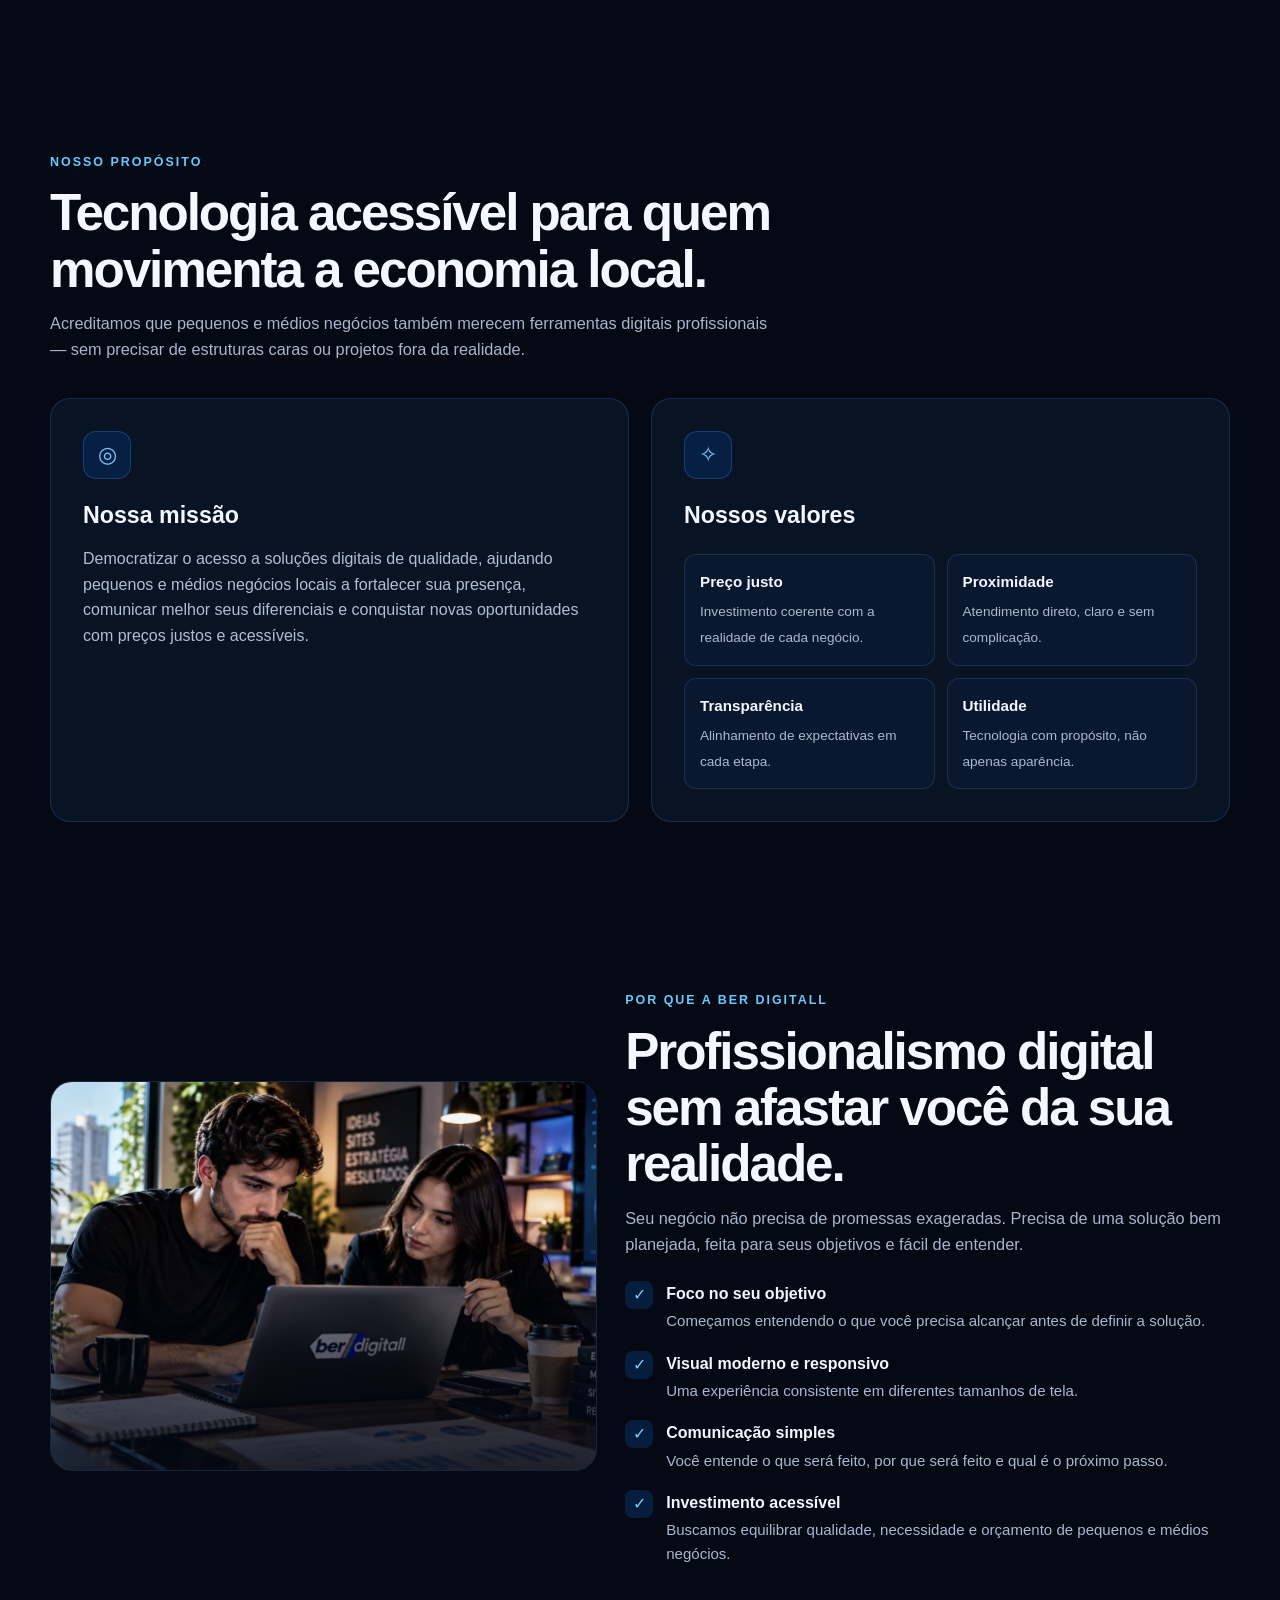
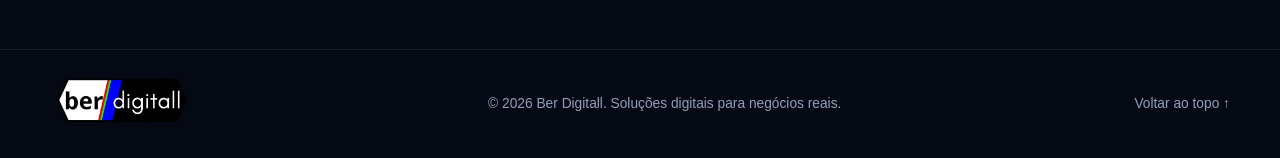
==== commit 5eeb7a66: "Adição de imagem de duas pessoas trabalhando" ====
--- a/index.html
+++ b/index.html
@@ -1230,7 +1230,7 @@
             <div class="wrap">
                 <div class="image-band">
                     <div class="tech-photo reveal">
-                        <img src="assets/equipe-ber-digitall.webp"
+                        <img src="assets/imagem_pessoas_trabalhando.png"
                             alt="Duas pessoas trabalhando em soluções digitais e analisando resultados em um notebook com a marca Ber Digitall"
                             width="1500" height="844" loading="lazy" decoding="async">
                     </div>
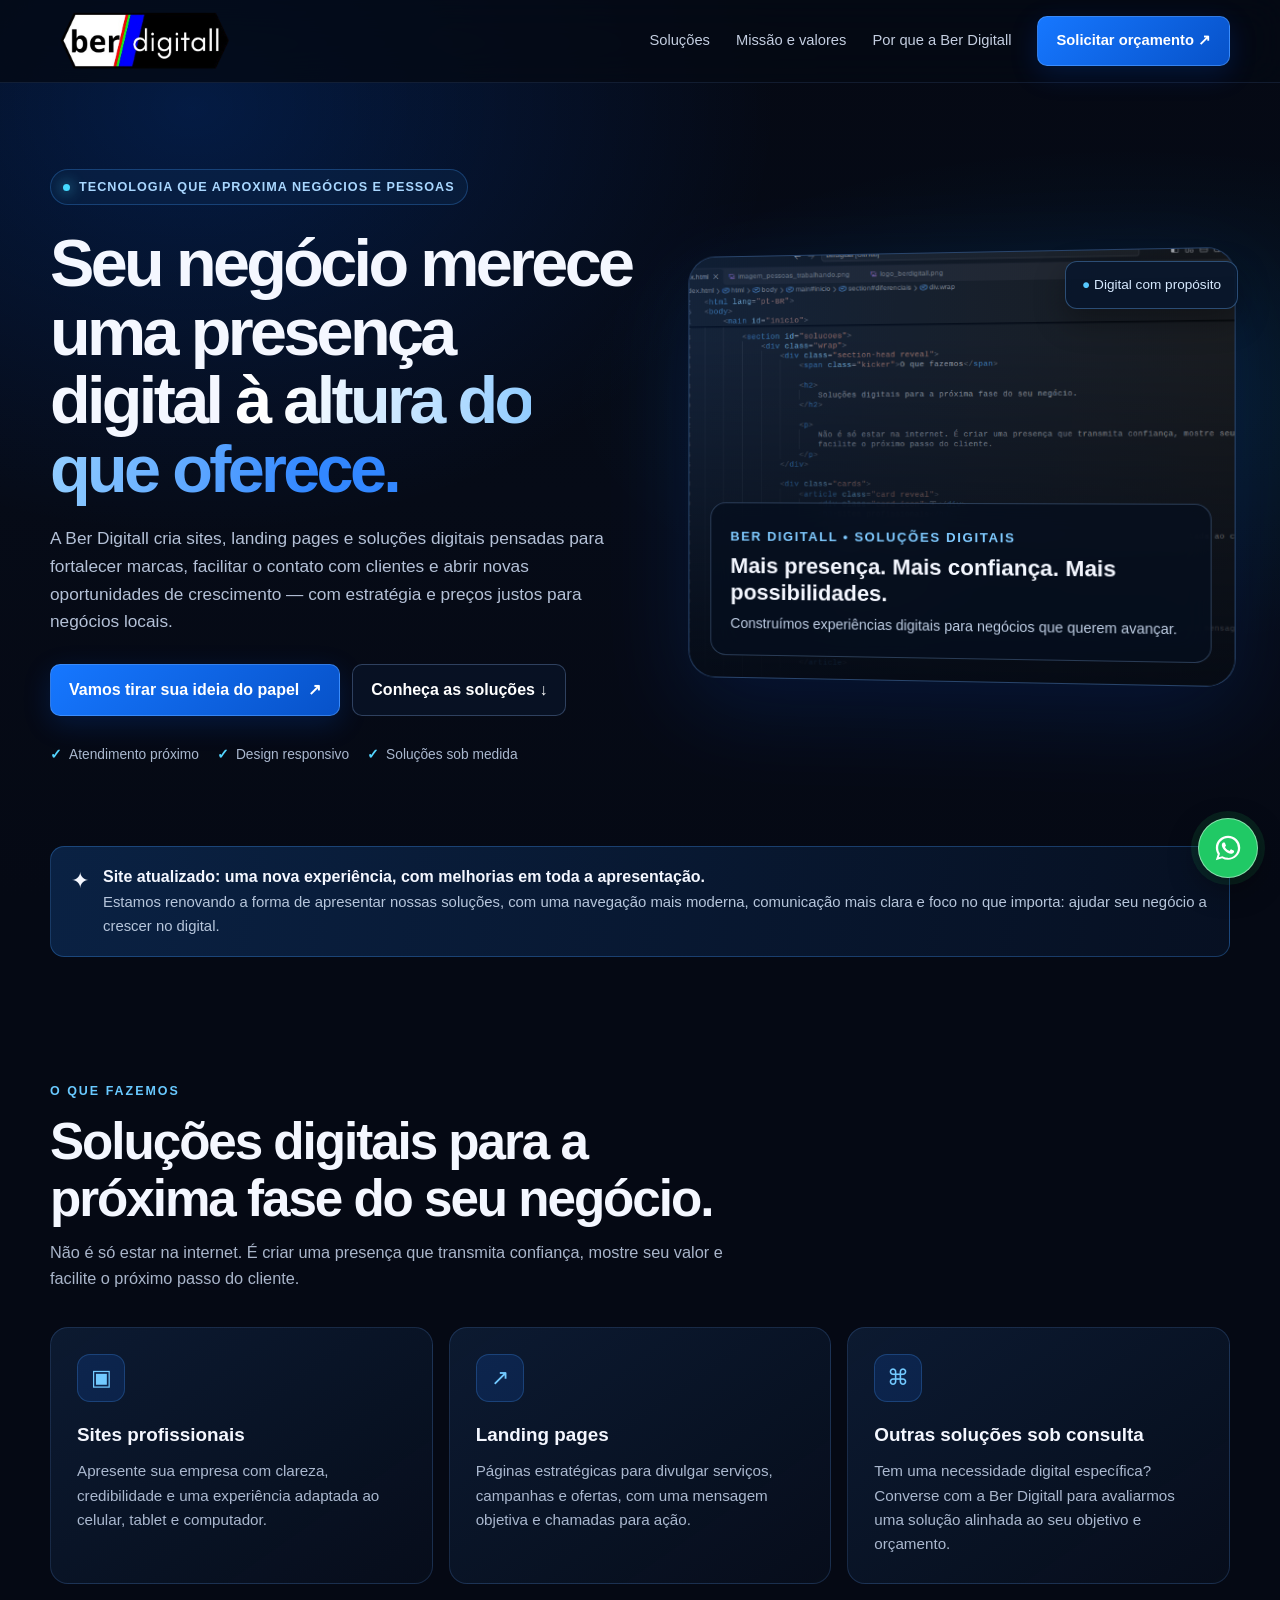
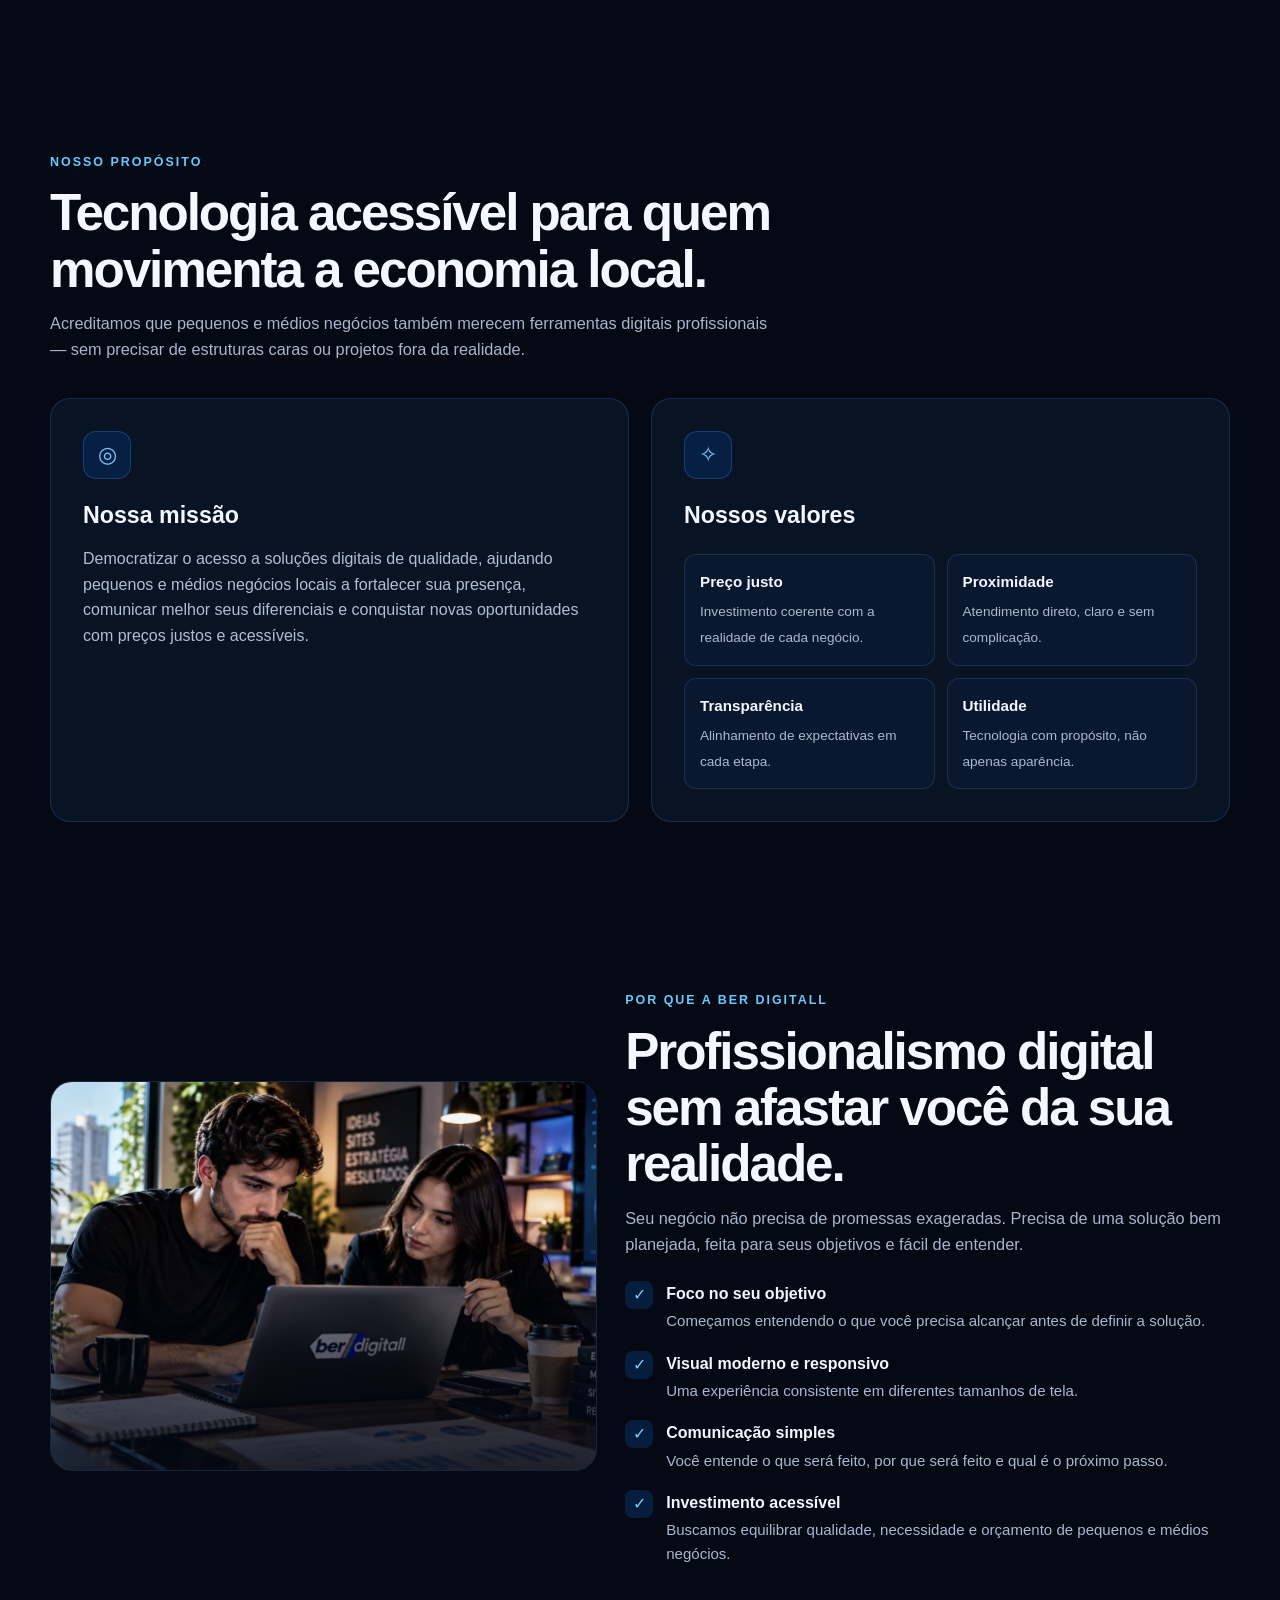
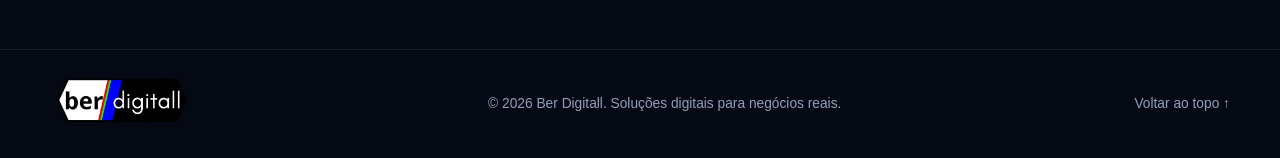
==== commit 02f78465: "Ultimo ajuste de imagem" ====
--- a/index.html
+++ b/index.html
@@ -1091,7 +1091,7 @@
                     </div>
 
                     <div class="visual-frame">
-                        <img src="assets/ambiente-desenvolvimento.webp"
+                        <img src="assets/imagem_programacao.png"
                             alt="Ambiente de desenvolvimento web com código, interfaces digitais e iluminação azul"
                             width="1500" height="844" fetchpriority="high" decoding="async">
 
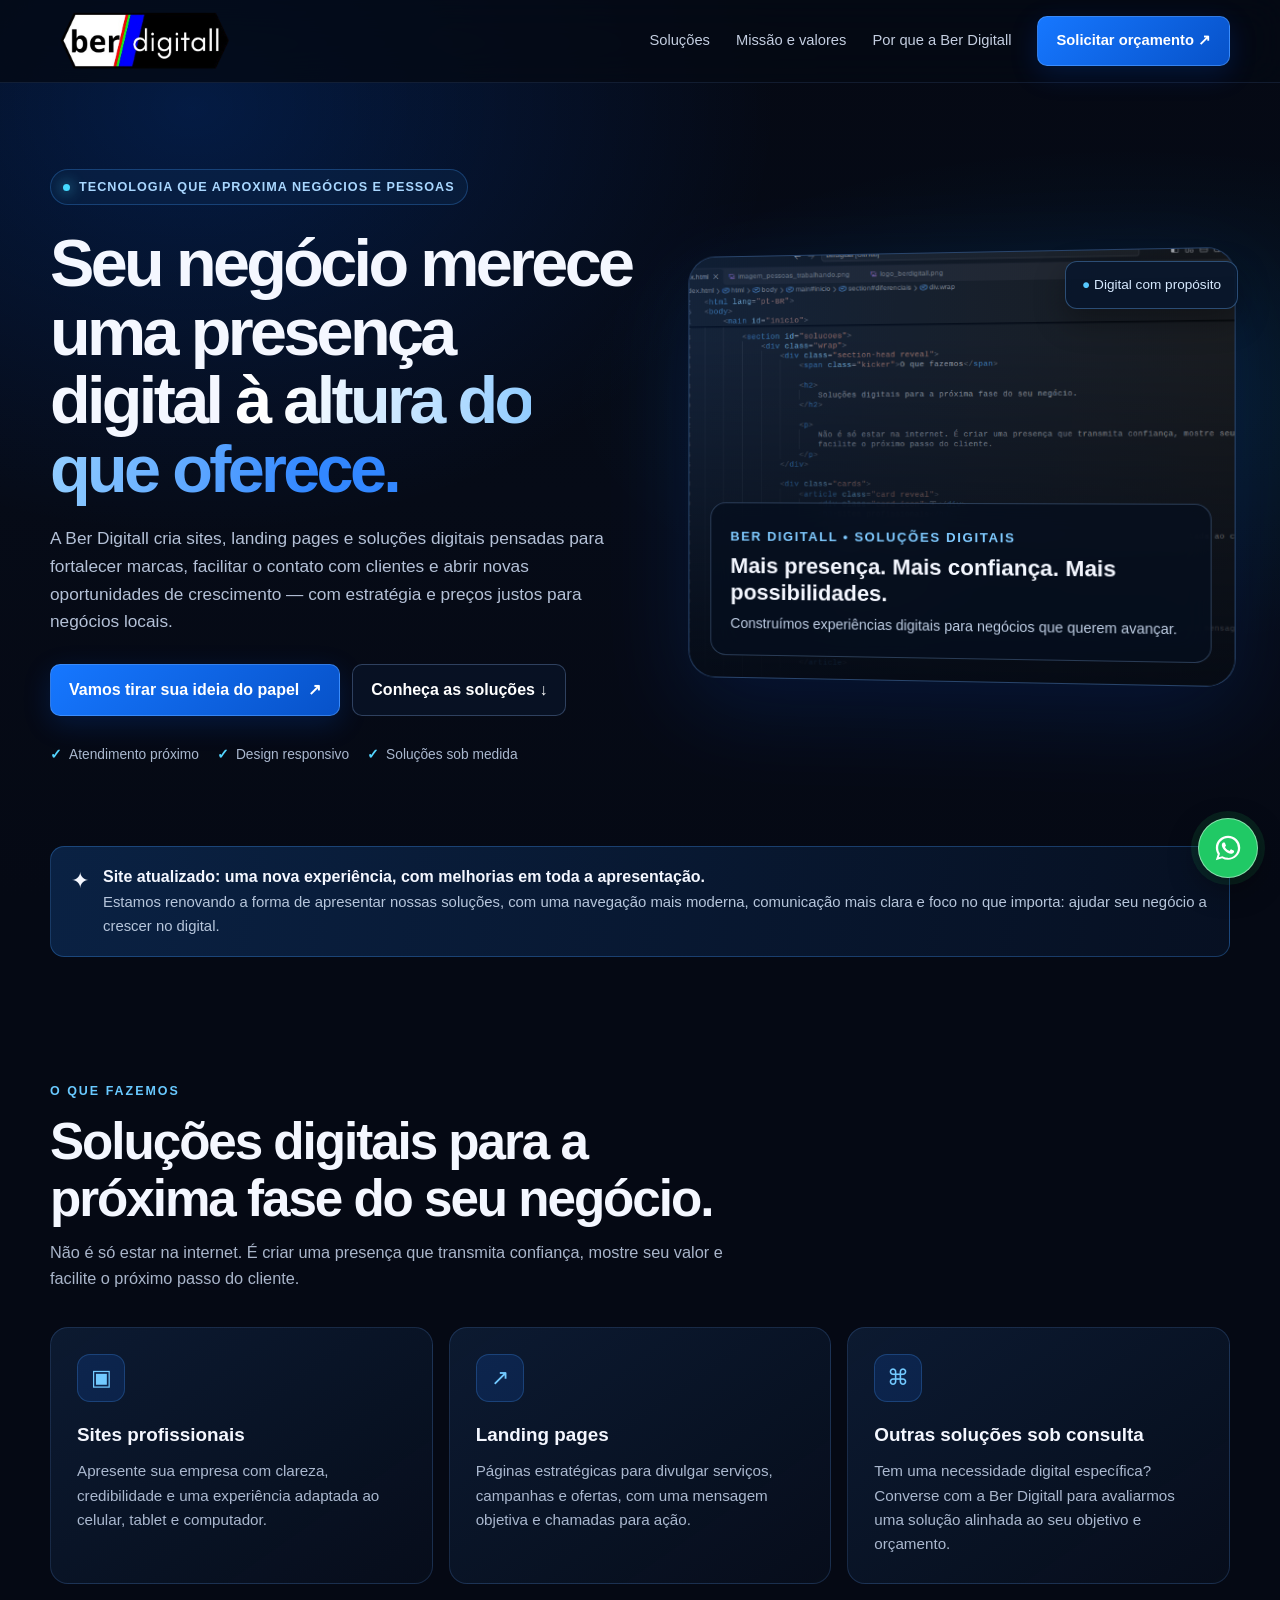
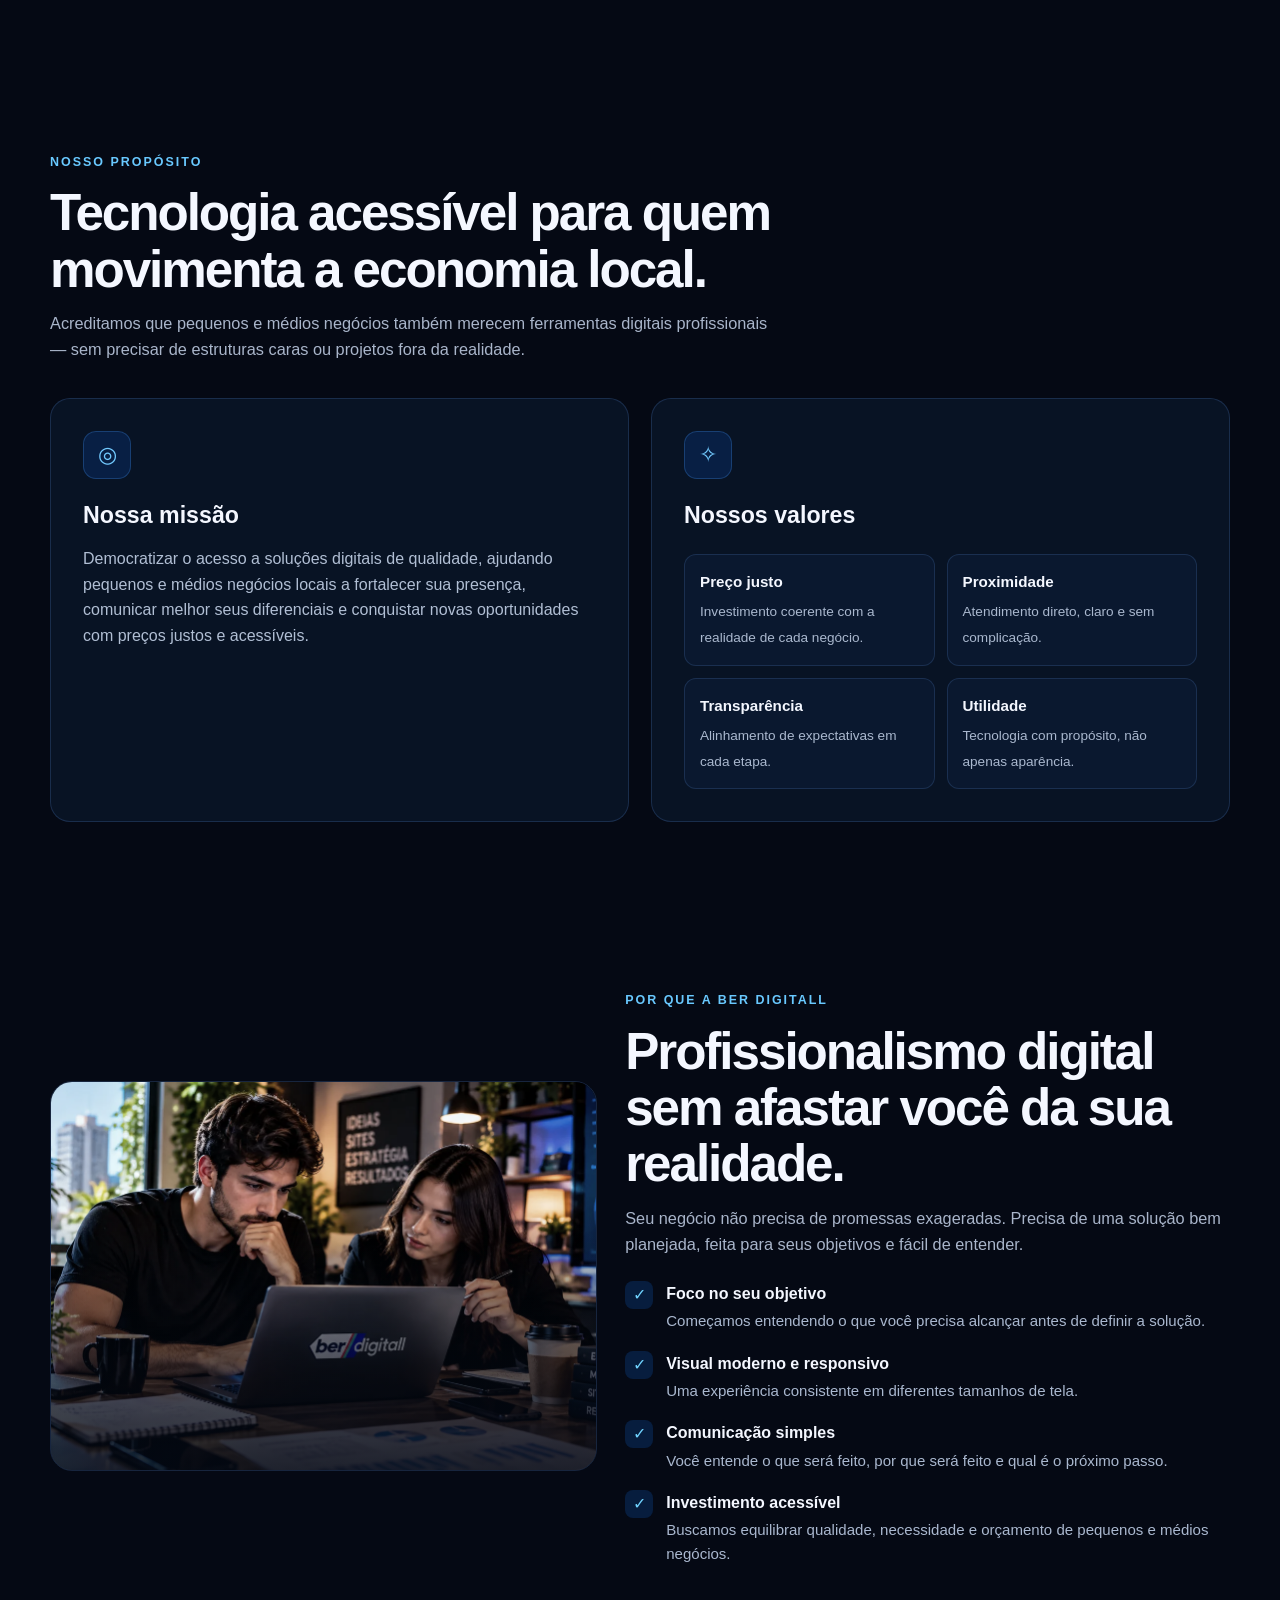
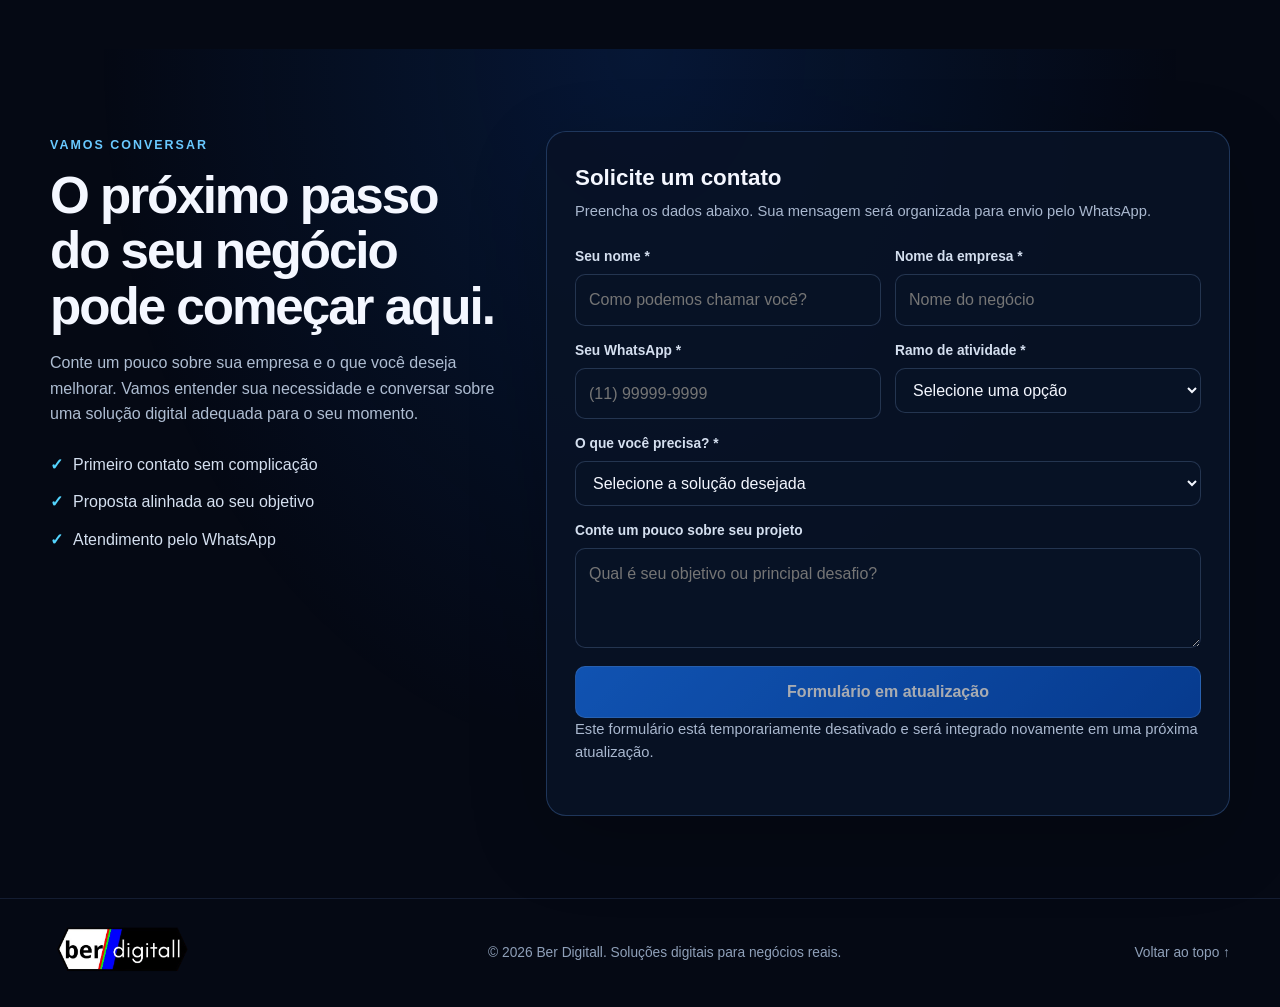
==== commit 63e9c62f: "Teste" ====
--- a/index.html
+++ b/index.html
@@ -1296,7 +1296,67 @@
             </div>
         </section>
 
-        <!-- A seção de contato permanece temporariamente desativada. -->
+
+        <section id="contato" class="contact">
+            <div class="wrap">
+                <div class="contact-grid">
+                    <div class="contact-copy reveal"><span class="kicker">Vamos conversar</span>
+                        <h2>O próximo passo do seu negócio pode começar aqui.</h2>
+                        <p>Conte um pouco sobre sua empresa e o que você deseja melhorar. Vamos entender sua necessidade
+                            e conversar sobre uma solução digital adequada para o seu momento.</p>
+                        <div class="contact-points"><span><b class="check">✓</b> Primeiro contato sem
+                                complicação</span><span><b class="check">✓</b> Proposta alinhada ao seu
+                                objetivo</span><span><b class="check">✓</b> Atendimento pelo WhatsApp</span></div>
+                    </div>
+
+                    <form class="form-card reveal" id="leadForm" autocomplete="on">
+                        <h3>Solicite um contato</h3>
+                        <p>Preencha os dados abaixo. Sua mensagem será organizada para envio pelo WhatsApp.</p>
+                        <div class="form-grid">
+                            <div class="field"><label for="nome">Seu nome *</label><input id="nome" name="nome"
+                                    type="text" autocomplete="name" maxlength="80" minlength="2" inputmode="text"
+                                    placeholder="Como podemos chamar você?" required></div>
+                            <div class="field"><label for="empresa">Nome da empresa *</label><input id="empresa"
+                                    name="empresa" type="text" autocomplete="organization" maxlength="100" minlength="2"
+                                    placeholder="Nome do negócio" required>
+                            </div>
+                            <div class="field"><label for="whatsapp">Seu WhatsApp *</label><input id="whatsapp"
+                                    name="whatsapp" type="tel" autocomplete="tel" inputmode="tel" maxlength="20"
+                                    pattern="[0-9()+.\\s-]{10,20}" placeholder="(11) 99999-9999" required></div>
+                            <div class="field"><label for="nicho">Ramo de atividade *</label><select id="nicho"
+                                    name="nicho" required>
+                                    <option value="">Selecione uma opção</option>
+                                    <option>Alimentação e bebidas</option>
+                                    <option>Beleza e estética</option>
+                                    <option>Saúde e bem-estar</option>
+                                    <option>Comércio local</option>
+                                    <option>Serviços profissionais</option>
+                                    <option>Automotivo</option>
+                                    <option>Pet shop e veterinária</option>
+                                    <option>Indústria e tecnologia</option>
+                                    <option>Outro segmento</option>
+                                </select></div>
+                            <div class="field full"><label for="solucao">O que você precisa? *</label><select
+                                    id="solucao" name="solucao" required>
+                                    <option value="">Selecione a solução desejada</option>
+                                    <option>Site profissional</option>
+                                    <option>Landing page para divulgação ou vendas</option>
+                                    <option>Solução digital personalizada</option>
+                                    <option>Melhorar minha presença digital</option>
+                                    <option>Ainda preciso de orientação</option>
+                                </select></div>
+                            <div class="field full"><label for="detalhes">Conte um pouco sobre seu
+                                    projeto</label><textarea id="detalhes" name="detalhes" maxlength="700"
+                                    placeholder="Qual é seu objetivo ou principal desafio?"></textarea></div>
+                        </div>
+                        <button class="btn form-submit" type="button" disabled aria-disabled="true">Formulário em
+                            atualização</button>
+                        <p class="form-note">Este formulário está temporariamente desativado e será integrado novamente
+                            em uma próxima atualização.</p>
+                    </form>
+                </div>
+            </div>
+        </section>
 
     </main>
 
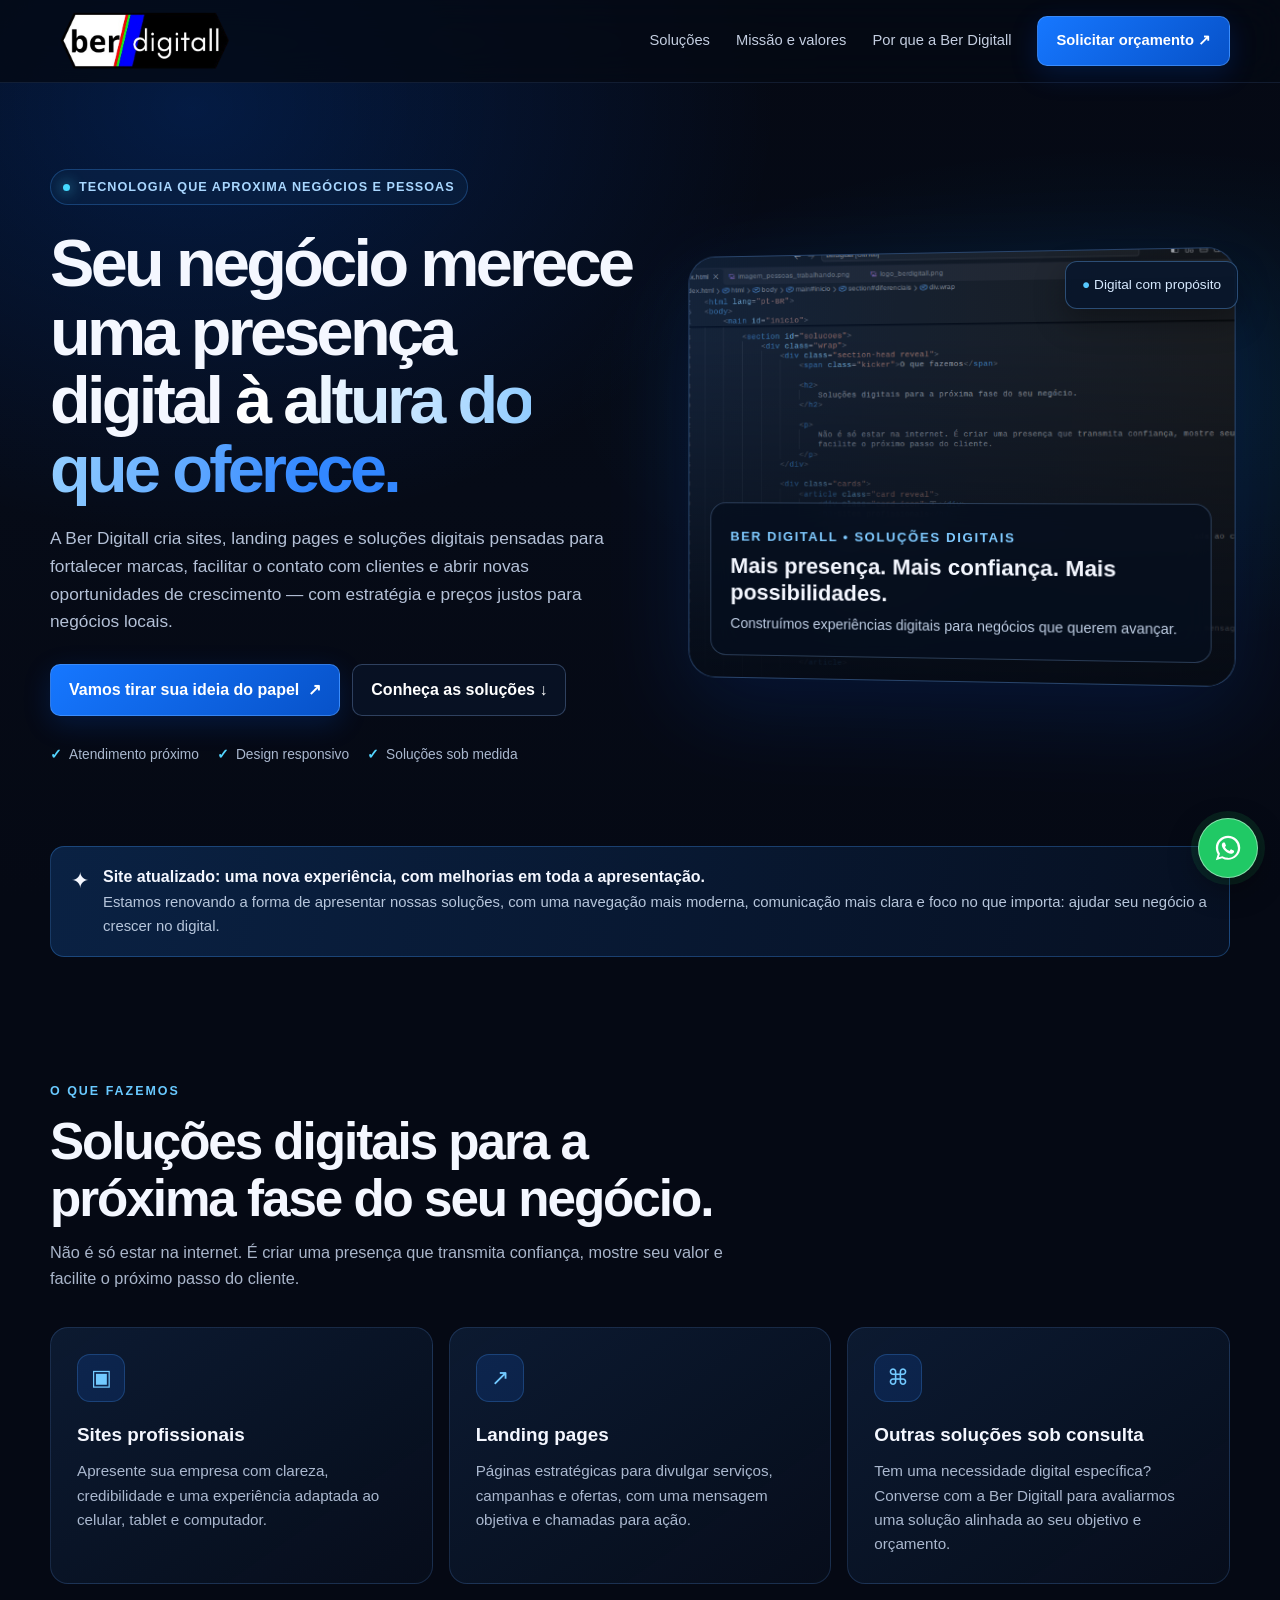
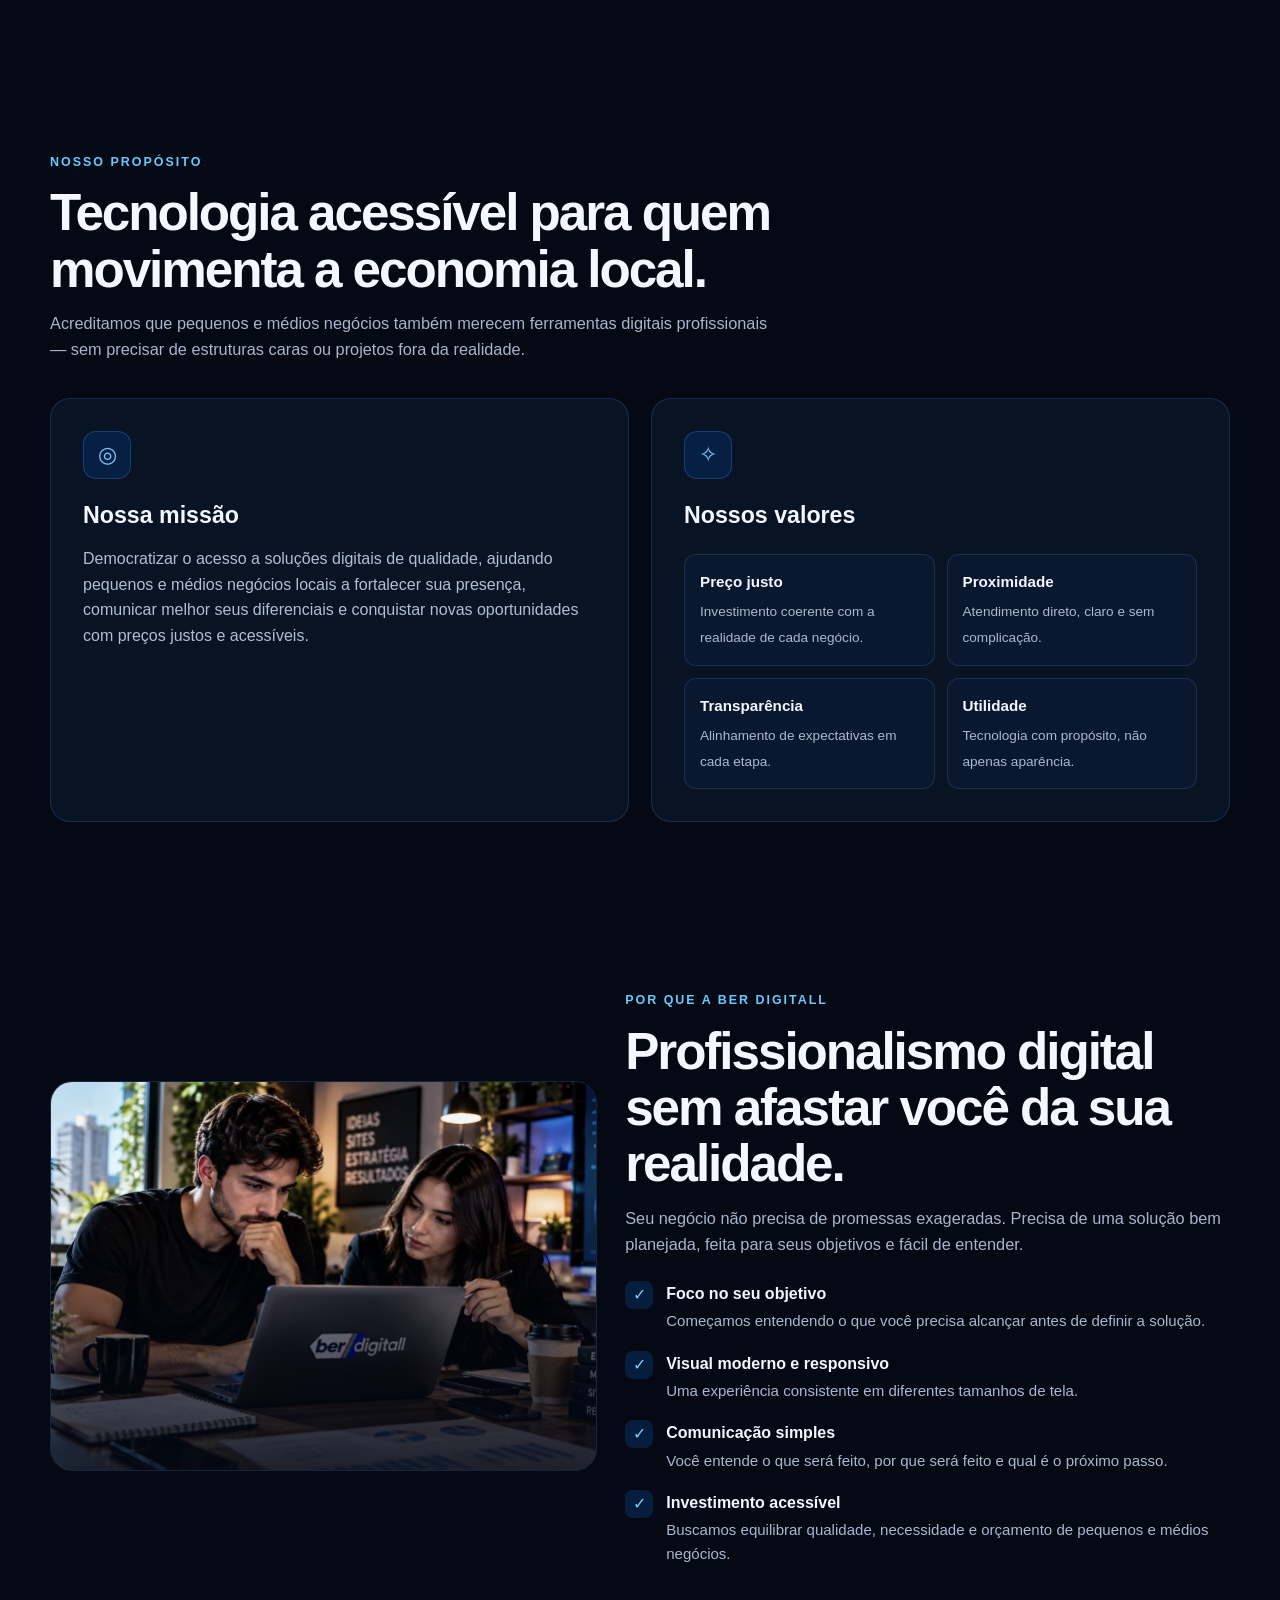
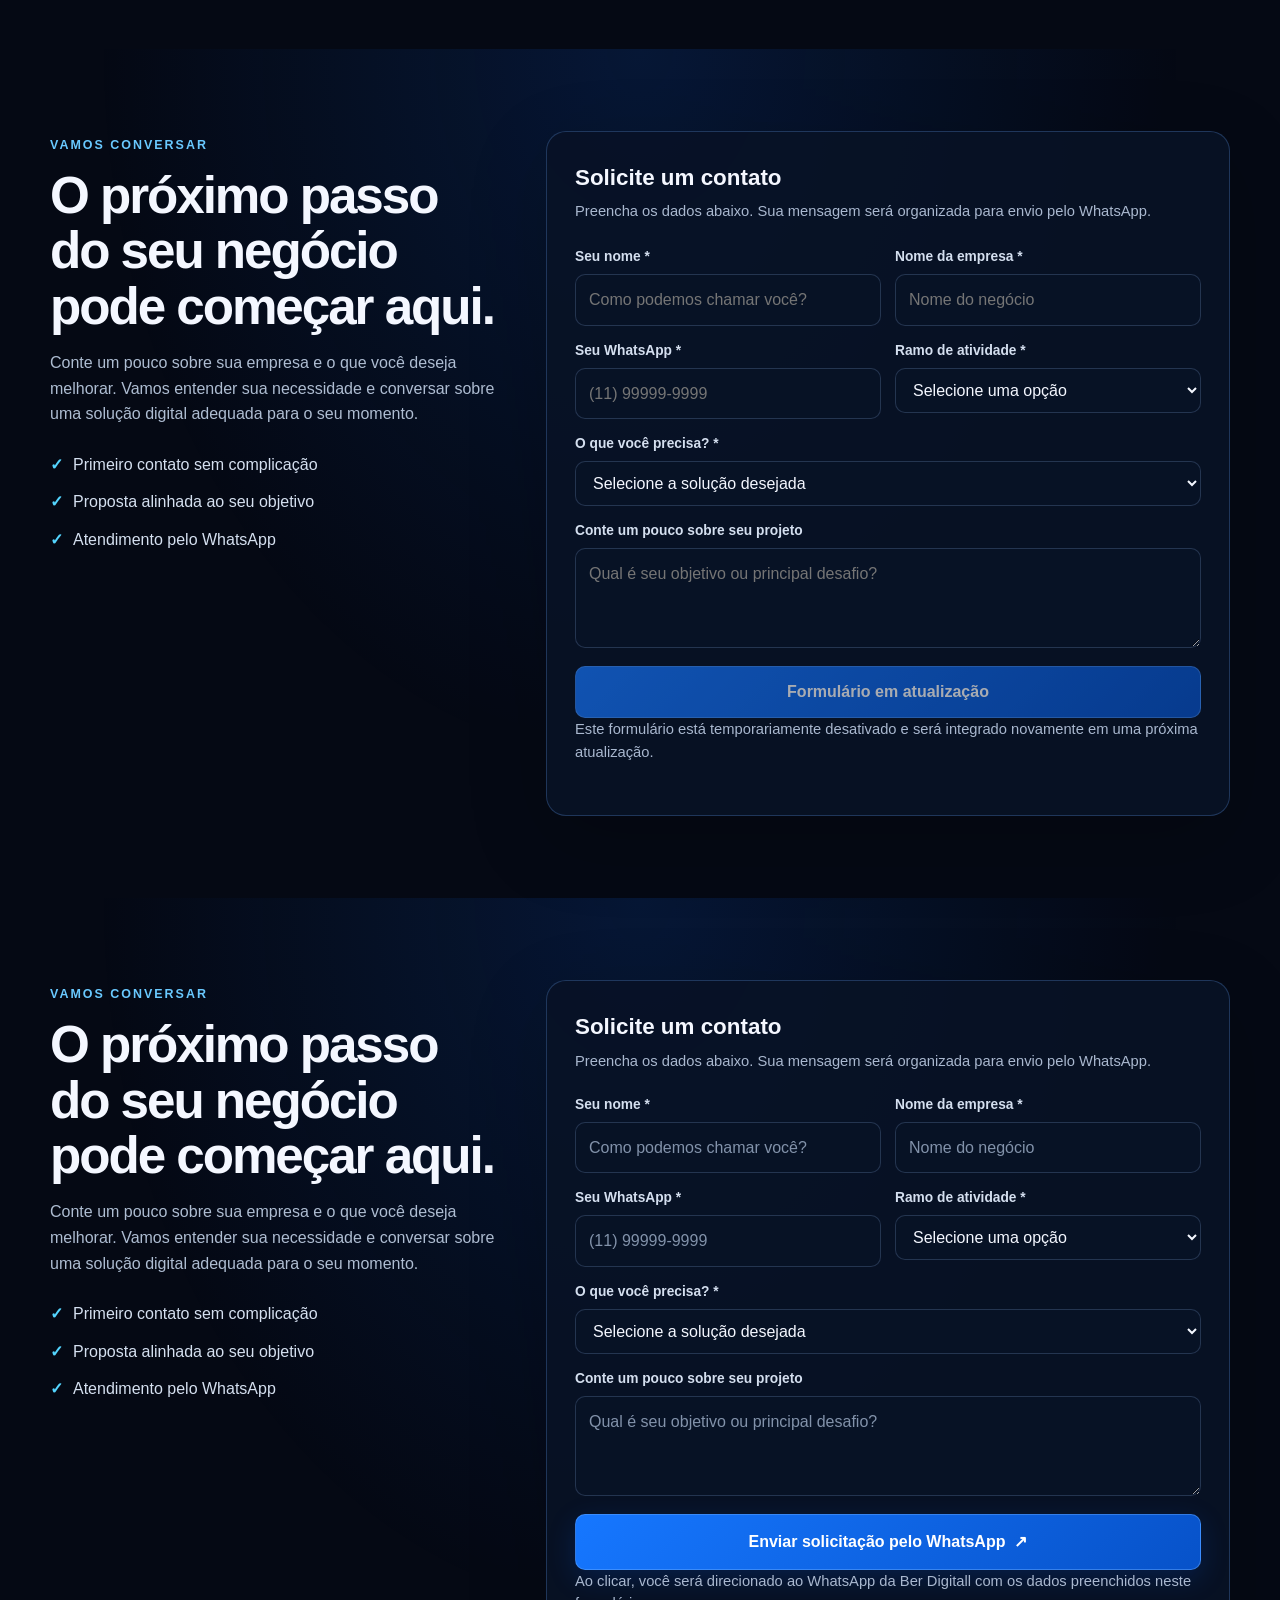
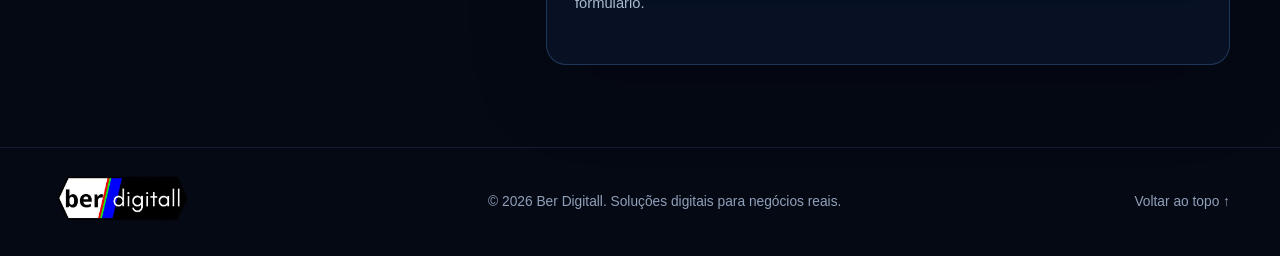
==== commit cd7ad6fb: "Adição de módulo de formulário encapsulado" ====
--- a/index.html
+++ b/index.html
@@ -1358,6 +1358,8 @@
             </div>
         </section>
 
+        <div id="formulario-contato"></div>
+
     </main>
 
     <a class="whatsapp-float"
@@ -1385,6 +1387,8 @@
         </div>
     </footer>
 
+    <script src="assets/js/formulario.js" defer></script>
+
 </body>
 
 </html>
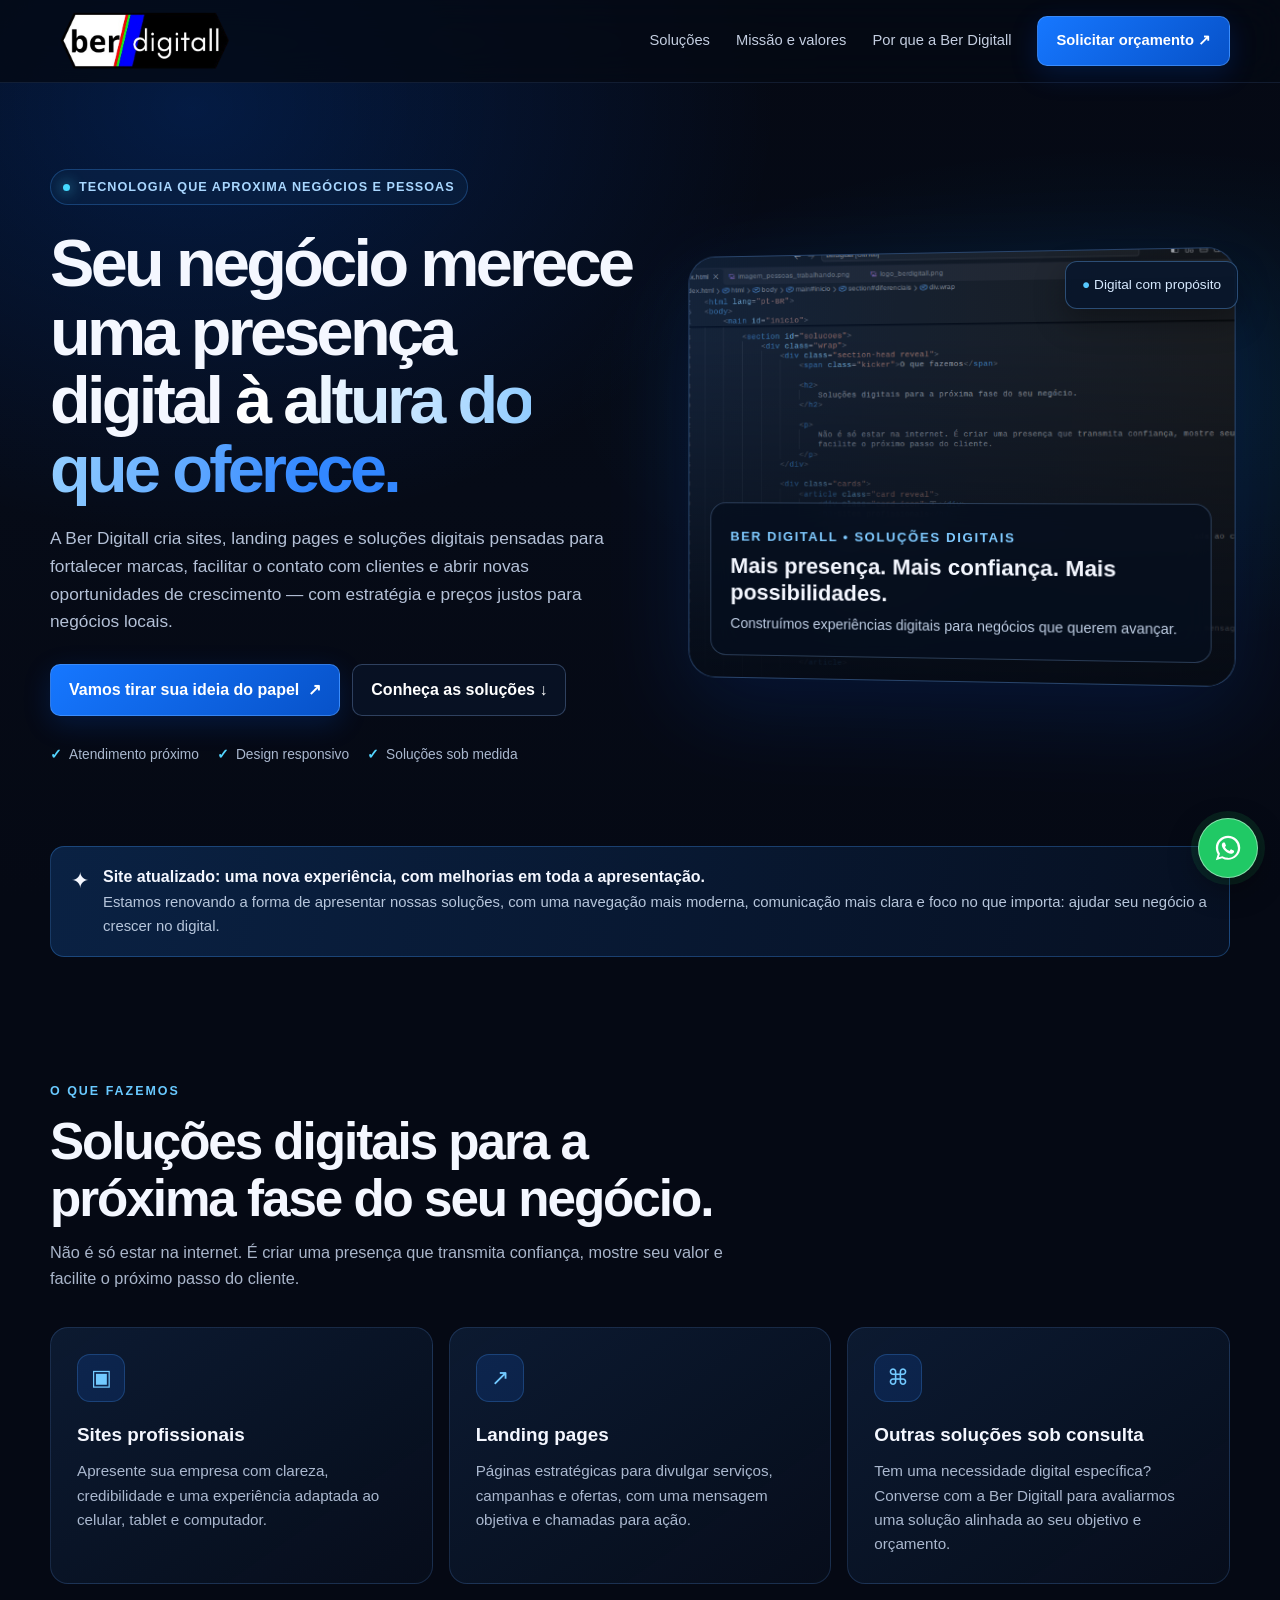
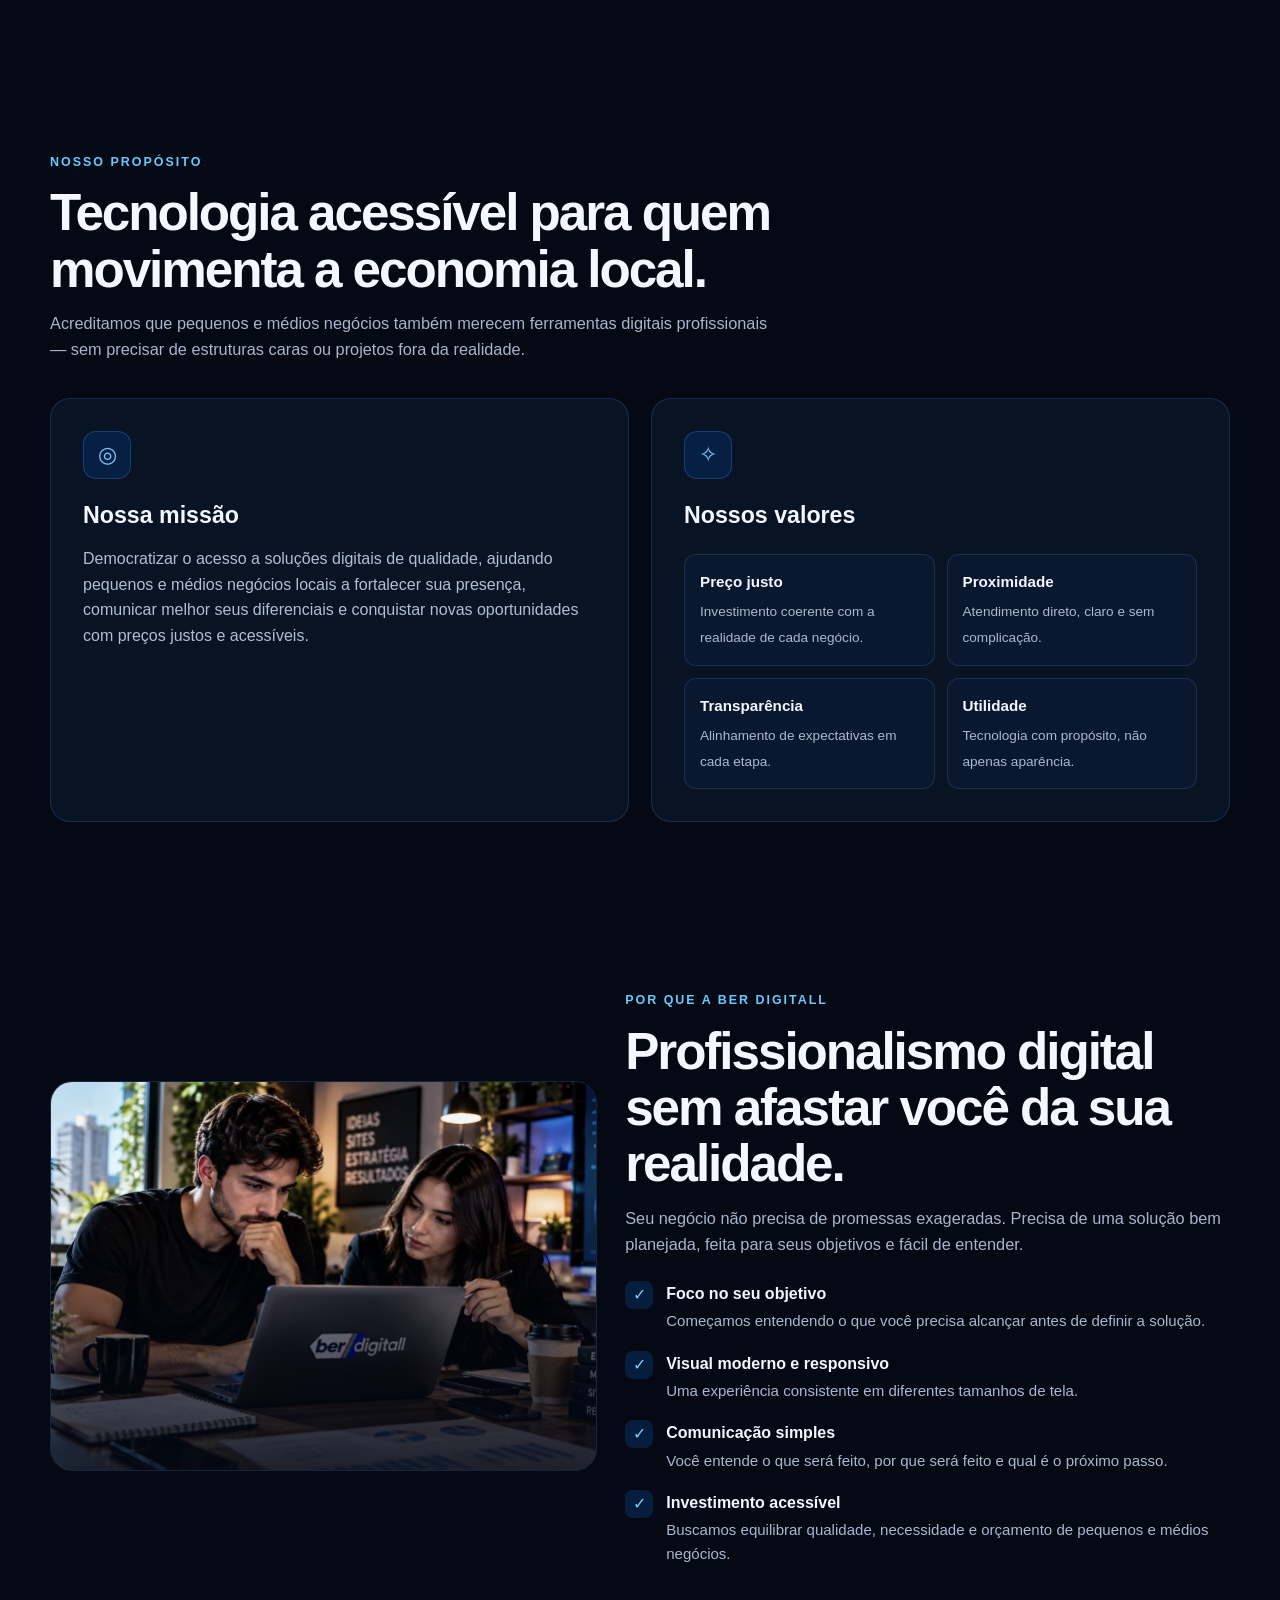
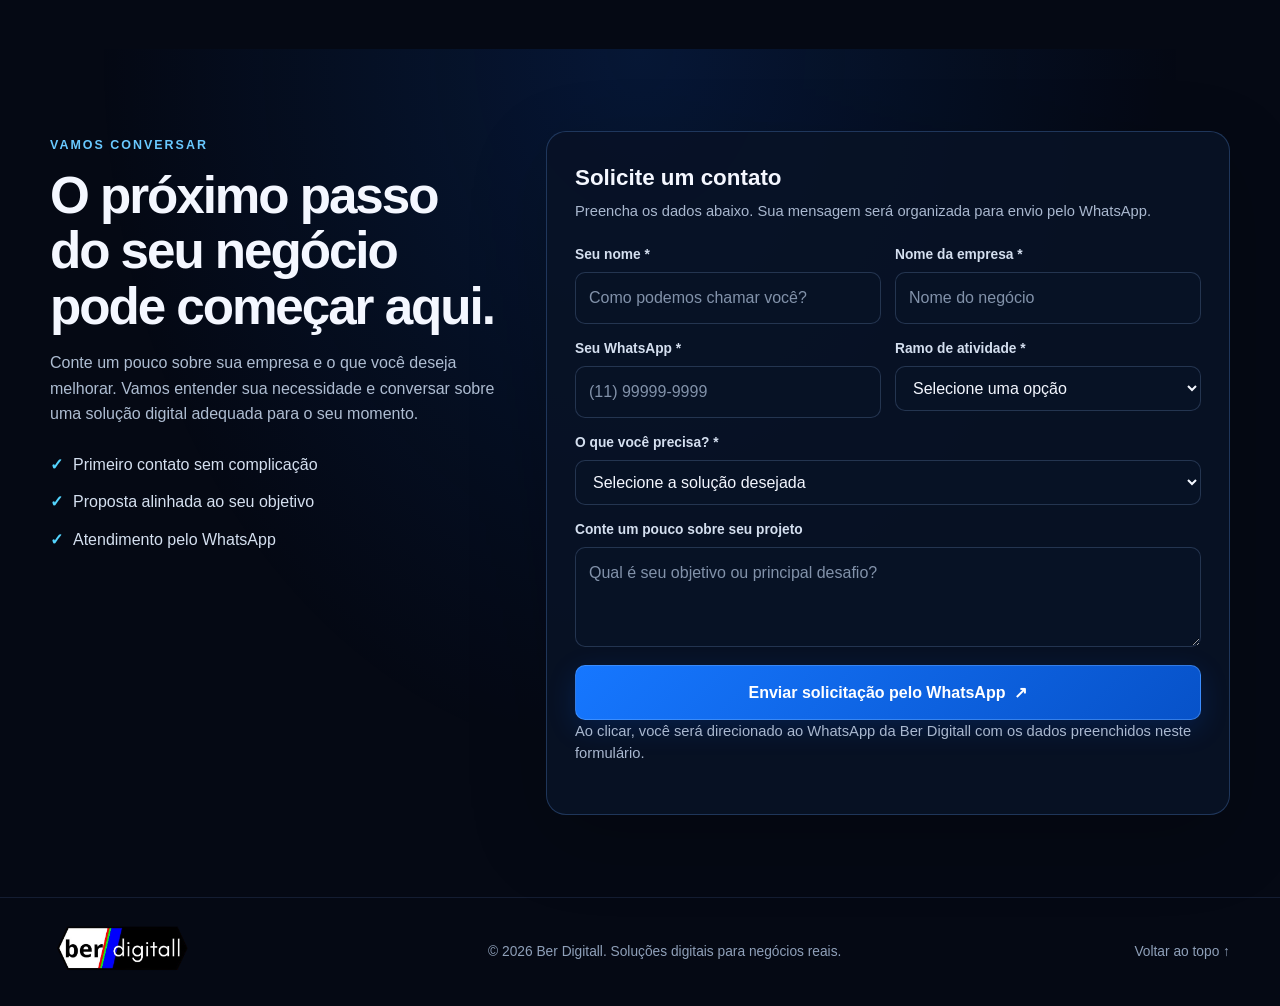
==== commit fcdd9649: "Retirada de formulario extra" ====
--- a/index.html
+++ b/index.html
@@ -1296,69 +1296,18 @@
             </div>
         </section>
 
-
-        <section id="contato" class="contact">
-            <div class="wrap">
-                <div class="contact-grid">
-                    <div class="contact-copy reveal"><span class="kicker">Vamos conversar</span>
-                        <h2>O próximo passo do seu negócio pode começar aqui.</h2>
-                        <p>Conte um pouco sobre sua empresa e o que você deseja melhorar. Vamos entender sua necessidade
-                            e conversar sobre uma solução digital adequada para o seu momento.</p>
-                        <div class="contact-points"><span><b class="check">✓</b> Primeiro contato sem
-                                complicação</span><span><b class="check">✓</b> Proposta alinhada ao seu
-                                objetivo</span><span><b class="check">✓</b> Atendimento pelo WhatsApp</span></div>
-                    </div>
-
-                    <form class="form-card reveal" id="leadForm" autocomplete="on">
-                        <h3>Solicite um contato</h3>
-                        <p>Preencha os dados abaixo. Sua mensagem será organizada para envio pelo WhatsApp.</p>
-                        <div class="form-grid">
-                            <div class="field"><label for="nome">Seu nome *</label><input id="nome" name="nome"
-                                    type="text" autocomplete="name" maxlength="80" minlength="2" inputmode="text"
-                                    placeholder="Como podemos chamar você?" required></div>
-                            <div class="field"><label for="empresa">Nome da empresa *</label><input id="empresa"
-                                    name="empresa" type="text" autocomplete="organization" maxlength="100" minlength="2"
-                                    placeholder="Nome do negócio" required>
-                            </div>
-                            <div class="field"><label for="whatsapp">Seu WhatsApp *</label><input id="whatsapp"
-                                    name="whatsapp" type="tel" autocomplete="tel" inputmode="tel" maxlength="20"
-                                    pattern="[0-9()+.\\s-]{10,20}" placeholder="(11) 99999-9999" required></div>
-                            <div class="field"><label for="nicho">Ramo de atividade *</label><select id="nicho"
-                                    name="nicho" required>
-                                    <option value="">Selecione uma opção</option>
-                                    <option>Alimentação e bebidas</option>
-                                    <option>Beleza e estética</option>
-                                    <option>Saúde e bem-estar</option>
-                                    <option>Comércio local</option>
-                                    <option>Serviços profissionais</option>
-                                    <option>Automotivo</option>
-                                    <option>Pet shop e veterinária</option>
-                                    <option>Indústria e tecnologia</option>
-                                    <option>Outro segmento</option>
-                                </select></div>
-                            <div class="field full"><label for="solucao">O que você precisa? *</label><select
-                                    id="solucao" name="solucao" required>
-                                    <option value="">Selecione a solução desejada</option>
-                                    <option>Site profissional</option>
-                                    <option>Landing page para divulgação ou vendas</option>
-                                    <option>Solução digital personalizada</option>
-                                    <option>Melhorar minha presença digital</option>
-                                    <option>Ainda preciso de orientação</option>
-                                </select></div>
-                            <div class="field full"><label for="detalhes">Conte um pouco sobre seu
-                                    projeto</label><textarea id="detalhes" name="detalhes" maxlength="700"
-                                    placeholder="Qual é seu objetivo ou principal desafio?"></textarea></div>
-                        </div>
-                        <button class="btn form-submit" type="button" disabled aria-disabled="true">Formulário em
-                            atualização</button>
-                        <p class="form-note">Este formulário está temporariamente desativado e será integrado novamente
-                            em uma próxima atualização.</p>
-                    </form>
-                </div>
-            </div>
-        </section>
-
+        <!--
+        ================================================================
+        FORMULÁRIO ENCAPSULADO - INÍCIO
+        ================================================================
+        -->
         <div id="formulario-contato"></div>
+
+        <!--
+        ================================================================
+        FORMULÁRIO ENCAPSULADO - FIM
+        ================================================================
+        -->
 
     </main>
 
